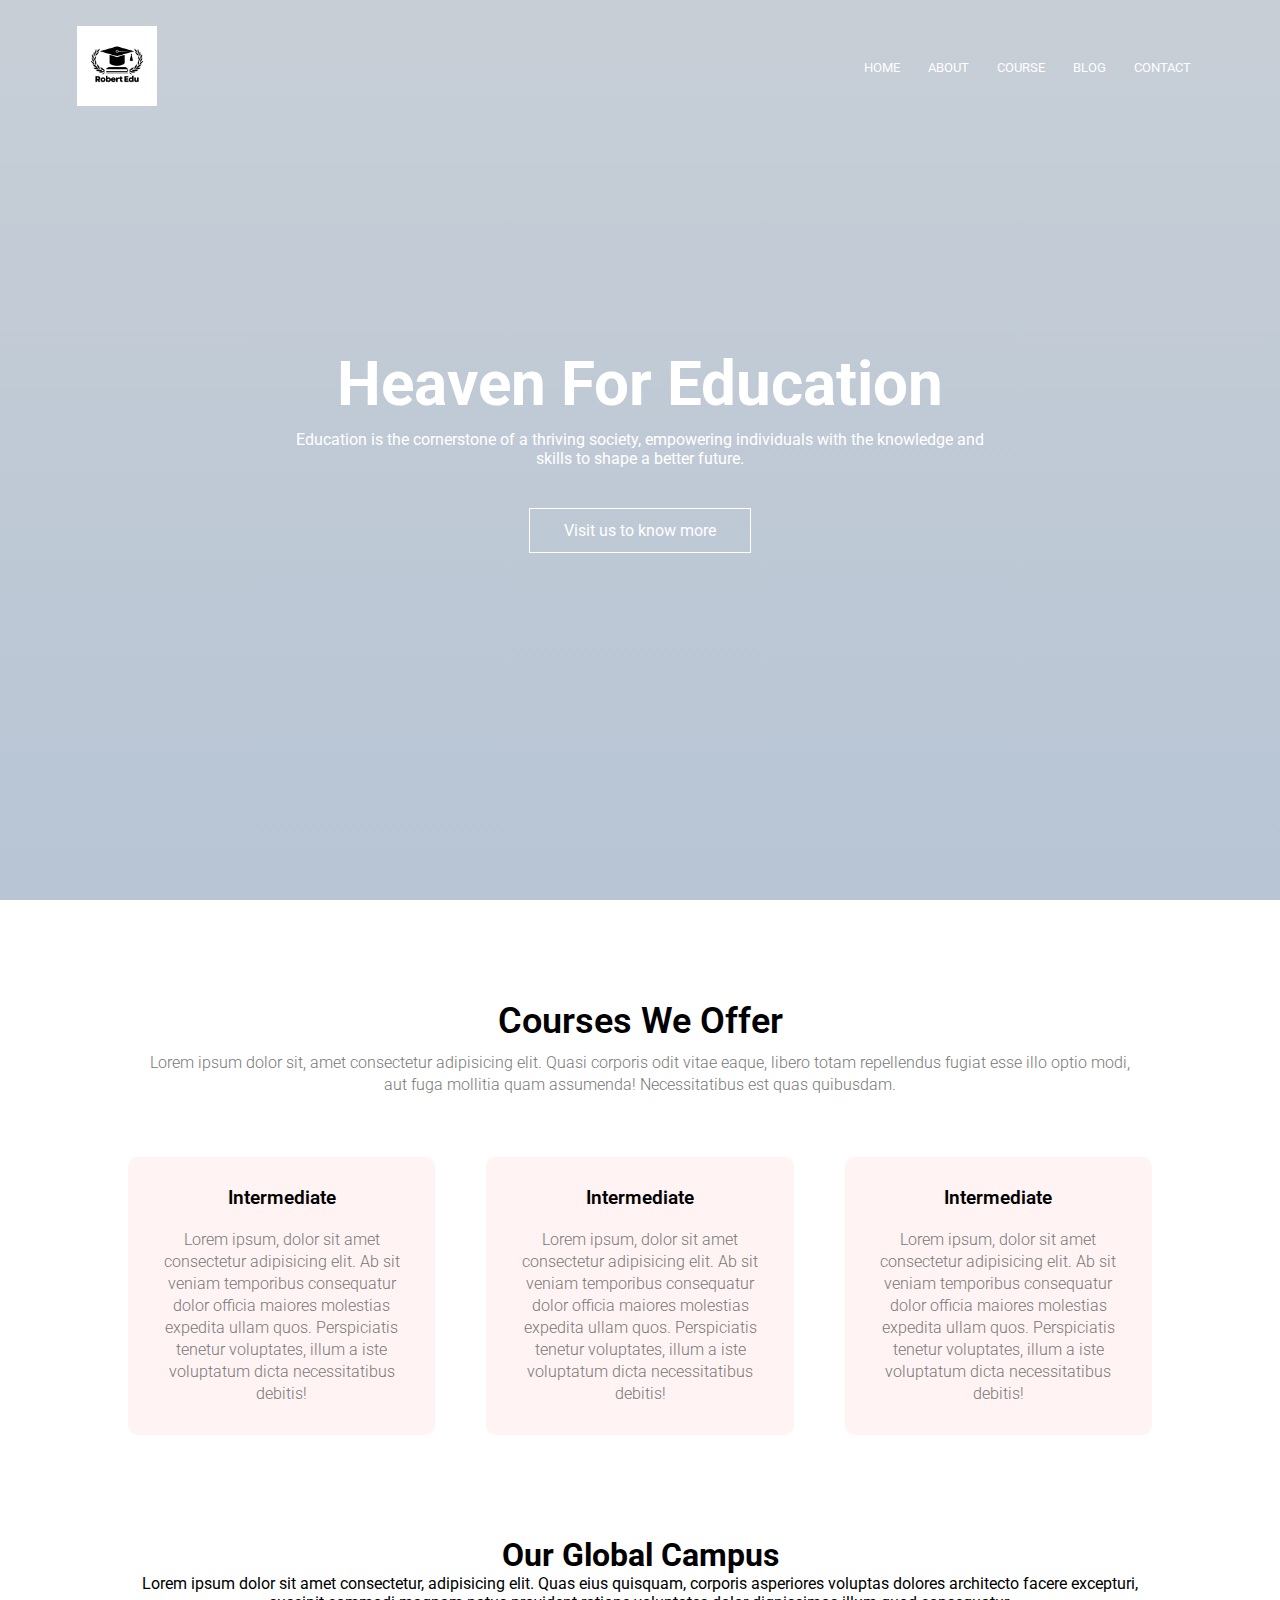
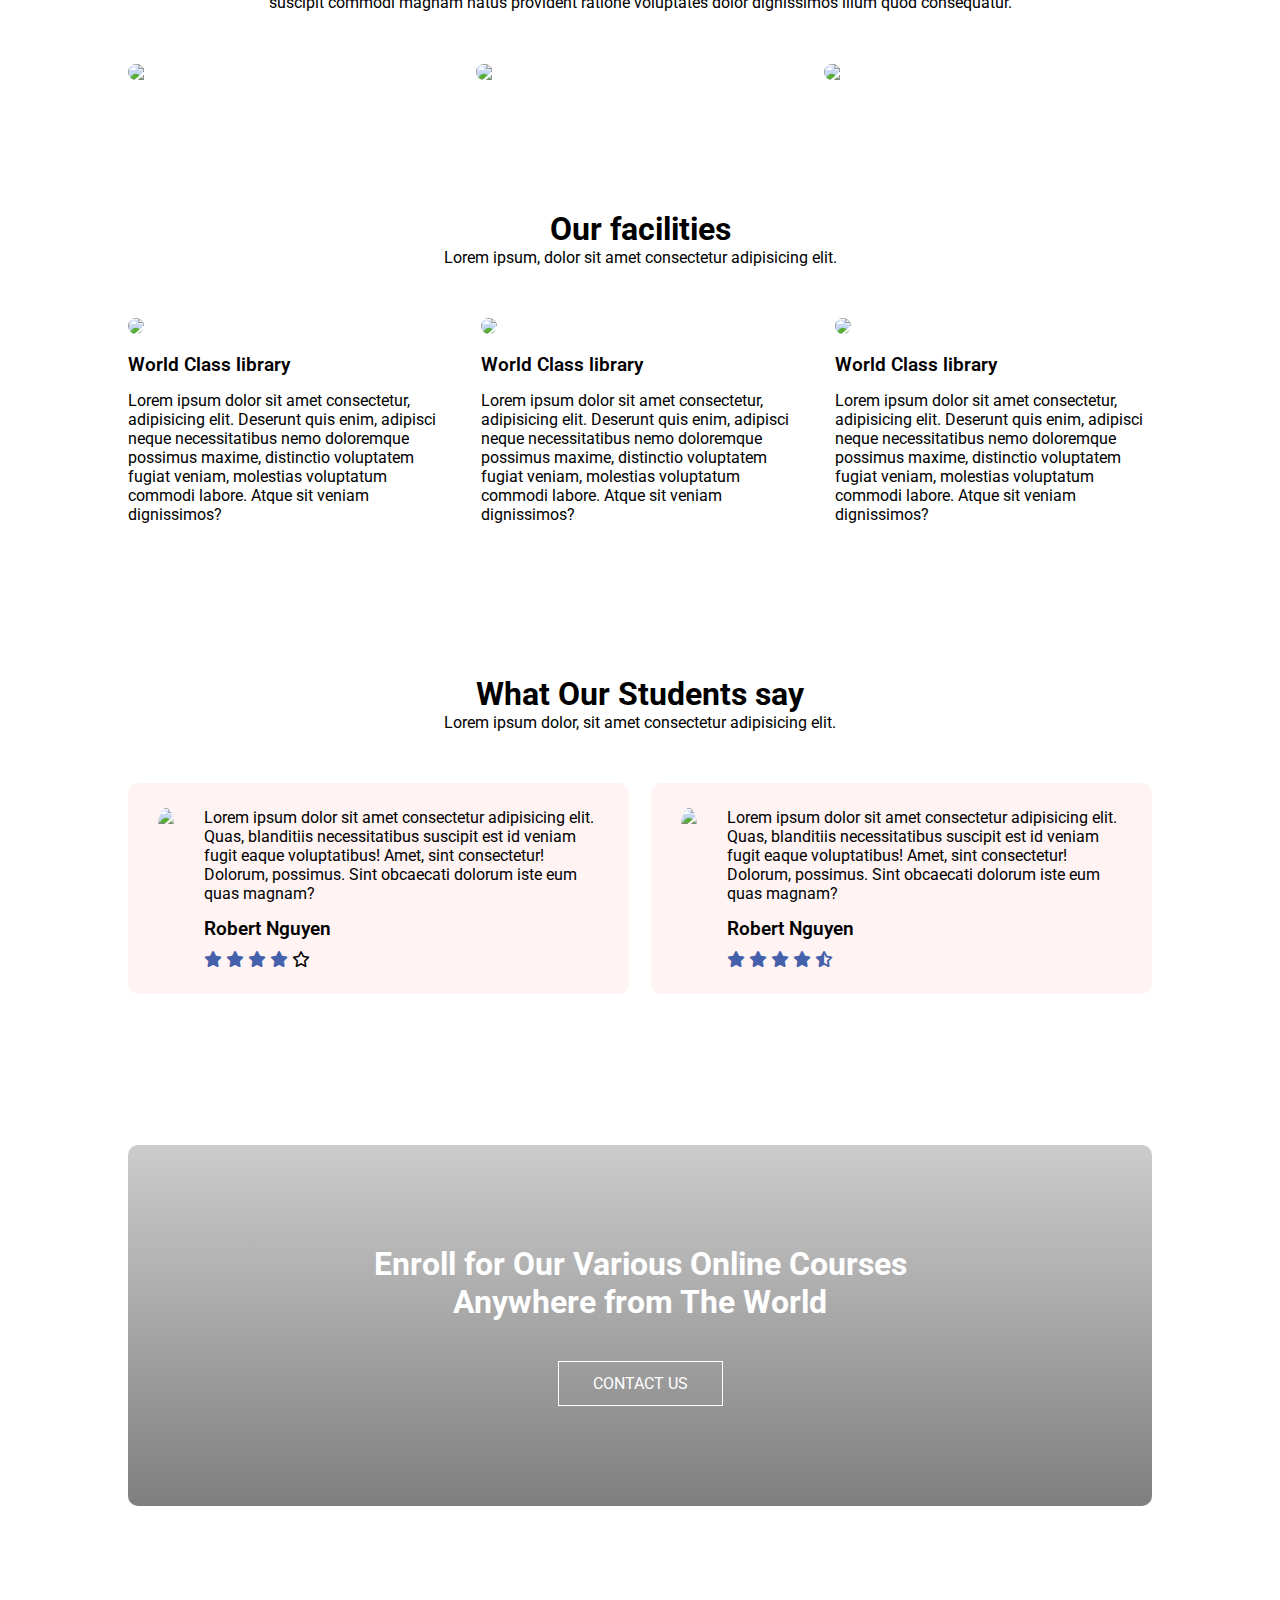
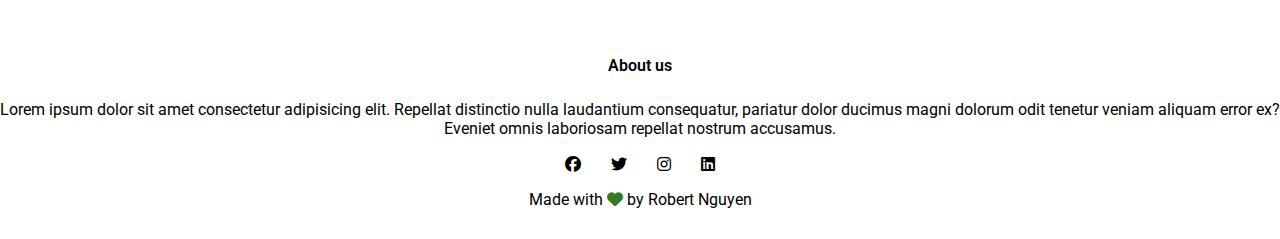
==== index.html @ 018514ae "Add files via upload" ====
<!DOCTYPE html>
<html>
  <head>
    <meta name="viewport" content="width=device-width, initial-scale=1.0">
    <title>Education Website</title>
    <link rel="stylesheet" href="style.css">
    <link rel="preconnect" href="https://fonts.googleapis.com">
    <link rel="preconnect" href="https://fonts.gstatic.com" crossorigin>
    <link href="https://fonts.googleapis.com/css2?family=Roboto:ital,wght@0,100;0,300;0,400;0,500;0,700;0,900;1,100;1,300;1,400;1,500;1,700;1,900&display=swap" rel="stylesheet">
    <link rel="stylesheet" href="https://cdnjs.cloudflare.com/ajax/libs/font-awesome/6.5.2/css/all.min.css">
  </head>

  <body>
    <section class="header">
      <nav>
        <a href="index.html"><img src="images/logo.png"></a>
        <div class="nav-links" id="navLinks">
          <i class="fa-solid fa-xmark" onclick="hideMenu()"></i>
          <ul>
            <li><a href="index.html">HOME</a></li>
            <li><a href="about.html">ABOUT</a></li>
            <li><a href="course.html">COURSE</a></li>
            <li><a href="blog.html">BLOG</a></li>
            <li><a href="contact.html">CONTACT</a></li>
          </ul>
        </div>
        <i class="fa-solid fa-bars" onclick="showMenu()"></i>
      </nav>
      <div class="text-box">
        <h1>Heaven For Education</h1>
        <p>Education is the cornerstone of a thriving society, empowering individuals with the knowledge and<br>skills to shape a better future.</p>
        <!--A hero button is a prominently styled button designed to attract users' attention, often used in key areas of a webpage such as the hero section—a large, visually appealing area at the top of a website.-->
        <a href="" class="hero-btn">Visit us to know more</a>
      </div>
    </section>

    <!--Course-->
    <section class="course">
      <h1>Courses We Offer</h1>
      <p>Lorem ipsum dolor sit, amet consectetur adipisicing elit. Quasi corporis odit vitae eaque, libero totam repellendus fugiat esse illo optio modi, aut fuga mollitia quam assumenda! Necessitatibus est quas quibusdam.</p>

      <!--We creat row because we need some cols-->
      <div class="row">
        <div class="course-col">
          <h3>Intermediate</h3>
          <p>Lorem ipsum, dolor sit amet consectetur adipisicing elit. Ab sit veniam temporibus consequatur dolor officia maiores molestias expedita ullam quos. Perspiciatis tenetur voluptates, illum a iste voluptatum dicta necessitatibus debitis!</p>
        </div>
        <div class="course-col">
          <h3>Intermediate</h3>
          <p>Lorem ipsum, dolor sit amet consectetur adipisicing elit. Ab sit veniam temporibus consequatur dolor officia maiores molestias expedita ullam quos. Perspiciatis tenetur voluptates, illum a iste voluptatum dicta necessitatibus debitis!</p>
        </div>
        <div class="course-col">
          <h3>Intermediate</h3>
          <p>Lorem ipsum, dolor sit amet consectetur adipisicing elit. Ab sit veniam temporibus consequatur dolor officia maiores molestias expedita ullam quos. Perspiciatis tenetur voluptates, illum a iste voluptatum dicta necessitatibus debitis!</p>
        </div>
      </div>
    </section>

    <!--campus section-->
    <section class="campus">
      <h1>Our Global Campus</h1>
      <p>Lorem ipsum dolor sit amet consectetur, adipisicing elit. Quas eius quisquam, corporis asperiores voluptas dolores architecto facere excepturi, suscipit commodi magnam natus provident ratione voluptates dolor dignissimos illum quod consequatur.</p>

      <div class="row">
        <div class="campus-col">
          <img src="images/background.jpg">
          <div class="layer">
            <h3>LONDON</h3>
          </div>
        </div>

        <div class="campus-col">
          <img src="images/background.jpg">
          <div class="layer">
            <h3>LONDON</h3>
          </div>
        </div>

        <div class="campus-col">
          <img src="images/background.jpg">
          <div class="layer">
            <h3>LONDON</h3>
          </div>
        </div>
      </div>
    </section>

    <!-- Facilities -->
    <section class="facilities">
      <h1>Our facilities</h1>
      <p>Lorem ipsum, dolor sit amet consectetur adipisicing elit.</p>  

      <div class="row">
        <div class="facilities-col">
          <img src="images/background.jpg">
          <h3>World Class library</h3>
          <p>Lorem ipsum dolor sit amet consectetur, adipisicing elit. Deserunt quis enim, adipisci neque necessitatibus nemo doloremque possimus maxime, distinctio voluptatem fugiat veniam, molestias voluptatum commodi labore. Atque sit veniam dignissimos?</p>
        </div>
        <div class="facilities-col">
          <img src="images/background.jpg">
          <h3>World Class library</h3>
          <p>Lorem ipsum dolor sit amet consectetur, adipisicing elit. Deserunt quis enim, adipisci neque necessitatibus nemo doloremque possimus maxime, distinctio voluptatem fugiat veniam, molestias voluptatum commodi labore. Atque sit veniam dignissimos?</p>
        </div>
        <div class="facilities-col">
          <img src="images/background.jpg">
          <h3>World Class library</h3>
          <p>Lorem ipsum dolor sit amet consectetur, adipisicing elit. Deserunt quis enim, adipisci neque necessitatibus nemo doloremque possimus maxime, distinctio voluptatem fugiat veniam, molestias voluptatum commodi labore. Atque sit veniam dignissimos?</p>
        </div>
      </div>
    </section>

    <!-- testimonials -->
    <section class="testimonials">
      <h1>What Our Students say</h1>
      <p>Lorem ipsum dolor, sit amet consectetur adipisicing elit.</p>

      <div class="row">
        <div class="testimonial-col">
          <img src="images/background.jpg">
          <div>
            <p>Lorem ipsum dolor sit amet consectetur adipisicing elit. Quas, blanditiis necessitatibus suscipit est id veniam fugit eaque voluptatibus! Amet, sint consectetur! Dolorum, possimus. Sint obcaecati dolorum iste eum quas magnam?</p>
            <h3>Robert Nguyen</h3>
            <i class="fa-solid fa-star"></i>
            <i class="fa-solid fa-star"></i>
            <i class="fa-solid fa-star"></i>
            <i class="fa-solid fa-star"></i>
            <i class="fa-regular fa-star"></i>
          </div>
        </div>

        <div class="testimonial-col">
          <img src="images/background.jpg">
          <div>
            <p>Lorem ipsum dolor sit amet consectetur adipisicing elit. Quas, blanditiis necessitatibus suscipit est id veniam fugit eaque voluptatibus! Amet, sint consectetur! Dolorum, possimus. Sint obcaecati dolorum iste eum quas magnam?</p>
            <h3>Robert Nguyen</h3>
            <i class="fa-solid fa-star"></i>
            <i class="fa-solid fa-star"></i>
            <i class="fa-solid fa-star"></i>
            <i class="fa-solid fa-star"></i>
            <i class="fa-solid fa-star-half-stroke"></i>
          </div>
        </div>
      </div>
    </section>

    <!--Call to Action-->
    <section class="cta">
      <h1>Enroll for Our Various Online Courses<br>Anywhere from The World</h1>
      <a href="" class="hero-btn">CONTACT US</a>
    </section>

    <!--Footer-->
    <section class="footer">
      <h4>About us</h4>
      <p>Lorem ipsum dolor sit amet consectetur adipisicing elit. Repellat distinctio nulla laudantium consequatur, pariatur dolor ducimus magni dolorum odit tenetur veniam aliquam error ex?<br>Eveniet omnis laboriosam repellat nostrum accusamus.</p>
      <div class="icons">
        <i class="fa-brands fa-facebook"></i>
        <i class="fa-brands fa-twitter"></i>
        <i class="fa-brands fa-instagram"></i>
        <i class="fa-brands fa-linkedin"></i>
      </div>
      <p>Made with <i class="fa-solid fa-heart"></i> by Robert Nguyen</p>
    </section>

    <!--Javascript for Toggle Menu-->
    <script>
      let navLinks = document.getElementById("navLinks");
      function showMenu() {
        navLinks.style.right = "0";
      }
      function hideMenu() {
        navLinks.style.right = "-200px";
      }
    </script>   
  </body>
</html>
---- style.css ----
*{
  margin: 0;
  padding: 0;
  font-family: "Roboto", sans-serif;
}

.header{
  min-height: 100vh;
  width: 100%;
  background-image: linear-gradient(rgba(71, 94, 120, 0.3), rgba(124, 149, 178, 0.55)), url(images/background.jpg);
  background-position: center; /*to move and see the center of picture in the center of the browser */
  background-size: cover; /*smaller the picture and make it cover the browser (maybe it's picture is too large)*/
  position: relative;
}

nav{
  /*make the logo and links center, and inline-block (just logo and whole ul => not individual li)*/
  display: flex;
  justify-content: space-between;
  align-items: center;
  padding: 2% 6%
}

nav img{
  /*logo picture*/
  width: 80px;
}

.nav-links{
  flex-grow: 1; /*The element can grow to fill the available space in the flex container (the nav element).*/
  flex-shrink: 1; /*The element can shrink if necessary.*/
  flex-basis: 0; /*The initial size of the element before growing or shrinking is 0.*/
  text-align: right;
  /*shorthand: flex: 1; */
}

.nav-links ul li{
  list-style: none; /*no markers*/
  display: inline-block;  /*make each individual li inline-block (make them horizontally)*/
  padding: 8px 12px;
  position: relative;
}

.nav-links ul li a{ 
  color: #fff;
  text-decoration: none; /*text-decoration: text-decoration-line text-decoration-color text-decoration-style text-decoration-thickness|initial|inherit; =>> text-decoration: none; is used to get rid of underline*/
  font-size: 13px;
}


.nav-links ul li::after{ /*after and before the content not the tag (element)*/
  content: ''; /*This creates an empty pseudo-element. The ::after pseudo-element is used to insert content after the content of the selected element. An empty string means no text will be added, but the element itself will still be generated.*/
  width: 0%; /*Sets the initial width of the pseudo-element to 0%. This means it won't be visible initially.*/
  height: 2px; /*Sets the height of the pseudo-element to 2 pixels. This defines the thickness of the pseudo-element.*/
  background: #f44336;
  display: block; /*Makes the pseudo-element a block-level element, ensuring it will take up the full width available and appear on its own line.*/
  margin: auto; /*Centers the pseudo-element horizontally within its containing element. This works because the pseudo-element is a block element with a specified width (even though it's initially 0%).*/
  transition: 0.15s; /*Applies a transition effect to the pseudo-element, specifying that any changes to the width property should be animated over 0.5 seconds. This creates a smooth animation effect when the width changes.*/
}

.nav-links ul li:hover::after{
  width: 100%;
}

.text-box{
  width: 90%; /*width: 100% making the content touch the edges, which can look cramped and less aesthetically pleasing.*/
  color: #fff;
  position: absolute;

  /*this means only the top-left corner of the box is centered, not the entire box itself.*/
  top: 50%;
  left: 50%;
  /*shifts the .text-box element by 50% of its own width to the left and 50% of its own height up. This adjustment ensures that the center of the .text-box is aligned with the center of the containing block.*/
  transform: translate(-50%, -50%);
  text-align: center;
}

.text-box h1{
  font-size: 62px;
}

.text-box p{
  margin: 10px 0 40px;
  font-size: 16px;
  color: #fff;
}

.hero-btn{
  display: inline-block;
  text-decoration: none;
  color: #fff;
  border: 1px solid #fff;
  padding: 12px 34px;
  font-size: 16px;
  background: transparent;
  position: relative;
  cursor: pointer;
}

.hero-btn:hover{
  border: 1px solid #f44336;
  background-color: #f44336;
  transition: 0.15s;
}

nav .fa-solid{
  display: none; /*hide the close and menu buttons*/
}

/* we can write it together, but I separate it for easily understading*/

@media(max-width: 700px){
  .text-box h1{
    font-size: 20px;
  }

  .nav-links ul li{
    display: block;
  }

  .nav-links{
    position: fixed; /*It's position: absolute originally, so that I can see the nav-link bar just by scorll horizontally the scrollbar. Then I change it to position: fixed so that I dont see the nav links (in the far right hand side) when I use the scrollbar on mobile screen*/
    background-color: #f44336;
    height: 100vh;
    width: 200px;
    top: 0;
    right: -200px; /*firstly, set it 0 to see and change the appearance, after that we want to hide it => use -200px;*/
    text-align: left;
    z-index: 1;
    transition: 0.15s;
  }

  nav .fa-solid{
    display: block; /*make the close button visible*/
    color: #fff;
    margin: 10px;
    font-size: 22px;
    cursor: pointer;
  }

  .nav-links ul{
    padding: 30px;
  }
}



/*Course*/
.course{
  width: 80%;
  margin: auto;
  text-align: center;
  padding-top: 100px;
}

.course h1{
  font-size: 36px;
  font-weight: 600;
}

.course p{
  color: #777;
  font-size: 16px;
  font-weight: 300;
  line-height: 22px;
  padding: 10px;
}

.row{
  margin-top: 5%;
  display: flex;
  justify-content: space-between;
}

.course-col{
  /* Sets the initial size of the flex item to 30% of the container's width. This allows for three items per row with some spacing. */
  flex-basis: 30%;
  background-color: #fff3f3;
  border-radius: 10px;
  margin-bottom: 5%;
  padding: 20px 12px;
  /*With box-sizing: border-box; content need to reduces to remain the width that we want.*/
  box-sizing: border-box;
  transition: 0.15s;
}

h3{
  text-align: center;
  font-weight: 600;
  margin: 10px 0;
}

.course-col:hover{
  /*h/v are set to 0
  with h: positive value shifts the shadow to the right, while a negative value shifts it to the left.
  with v: positive value shifts the shadow down, while a negative value shifts it up.
  20px (blur radius): higher value makes the shadow more blurred.
  0px (spread radius): positive value will cause the shadow to expand and grow bigger, while a negative value will cause it to shrink
  */
  box-shadow: 0 0 40px 0px rgba(0,0,0,0.4);
}

/*Can write it in one media, but seperate for understanding easily.*/
@media(max-width: 700px){
  .row{
    flex-direction: column;
  }
}

/*campus*/

.campus{
  width: 80%;
  margin: auto;
  text-align: center;
  padding-top: 50px;
}


.campus-col{
  flex-basis: 32%; /*With three .campus-col elements per row, this leaves 4% of the total width (100% - 3 * 32%) for margins or spacing between columns.*/
  border-radius: 10px;
  margin-bottom: 30px;
  position: relative; /*Establishes a reference point for absolutely positioned elements within the .campus-col element.*/
  overflow: hidden; /*why do I need this?*/
}

.campus-col img{
  width: 100%; /*Ensures that the image within the .campus-col element fills 100% of the width of its container. This helps in making the image responsive and fitting within the column's dimensions.*/
  display: block; 
  /* You need to add display: block to the campus-col img to remove any extra space that might appear below the image. By default, images are inline elements, which can cause some unexpected whitespace (typically a few pixels of space) to appear below the image due to the line-height property of the text they are aligned with. Setting display: block makes the image a block-level element, eliminating this extra space and ensuring that the image takes up only the space defined by its container. In 48:24, it deletes the space below the image make it round*/
}

/* QUESTION: With the below layout, the london word in horizontally center in the top of the picture. I understand why it stays on the top but don't understand why it centers horizontally in the picture */
.layer{
  background: transparent; /*associated with the .layer:hover below (background)*/
  height: 100%; /*when set width/height first we just set the red for the text (box-size)*/
  width: 100%;
  position: absolute; /*Use this absolute to relative campus-col to set top/left associated with height/width above*/
  top: 0;
  left: 0;
  transition: 0.15s;
}

.layer:hover{
  background: rgba(226,0,0,0.6);
}

.layer h3{
  width: 100%;
  font-weight: 500;
  color: #fff; /*make the word like LONDON white*/
  font-size: 26px;
  position: absolute;
  bottom: 0;
  left: 50%;
  transform: translateX(-50%);
  opacity: 0;
  transition: 0.15s;
}

.layer:hover h3{
  bottom: 37%;
  opacity: 1;
}

/* facilities */

.facilities{
  width: 80%;
  margin: auto;
  text-align: center;
  padding-top: 100px;
}

.facilities-col {
  /* Sets the initial size of the flex item to 31% of the container's width. This allows for three items per row with some spacing. */
  flex-basis: 31%;
  border-radius: 10px;
  margin-bottom: 5%;
  text-align: left;
}

.facilities-col img{
  /* When you use width: 100%, the image scales to fill the full width of its parent container. This scaling adjusts the height proportionally, maintaining the aspect ratio of the image.  */
  width: 100%;
  border-radius: 10px;
}

.facilities-col h3{
  margin-top: 16px;
  margin-bottom: 15px;
  text-align: left;
}

/* testimonials */

.testimonials{
  width: 80%;
  margin: auto;
  padding-top: 100px;
  text-align: center;
}

.testimonial-col{
  flex-basis: 44%;  
  border-radius: 10px;
  margin-bottom: 5%;
  text-align: left;
  background-color: #fff3f3;
  padding: 25px;
  cursor: pointer;
  display: flex;
}

.testimonial-col img{
  height: 40px;
  margin-left: 5px;
  margin-right: 30px;
  border-radius: 60%;
}

.testimonial-col h3{
  margin-top: 15px;
  text-align: left;
}

.testimonial-col .fa-solid{
  color: #4661ab
}

@media(max-width: 700px){
  .testimonial-col img{
    margin-left: 0px;
    margin-right: 15px;
  }
}

/* Call to Action */
.cta{
  width: 80%;
  margin: 100px auto; /*100 for top and bottom, auto for left/right*/
  background-image: linear-gradient(rgba(0,0,0,0.2), rgba(0,0,0,0.5)), url(images/background.jpg);
  background-position: center;
  background-size: cover;
  border-radius: 10px;
  text-align: center;
  padding: 100px 0;
}

.cta h1{
  color: #fff;
  margin-bottom: 40px;
}

@media(max-width: 700px){
  .cta h1{
    font-size: 24px;
  }
}

/* footer */

.footer{
  width: 100%;
  text-align: center;
  padding: 30px 0;
}

.footer h4{
  margin-bottom: 25px;
  margin-top: 20px;
  font-weight: 600;
}

.icons .fa-brands{
  margin: 0 13px;
  cursor: pointer;
  padding: 18px 0;
}

.fa-heart{
  color: #357c1e
}

/* ------------------------------ABOUT US PAGE -------------------------------------*/
.sub-header{
  height: 50vh;
  width: 100%;
  /* Purpose of the Gradient: By using a gradient with the same start and end colors, you effectively create a solid color overlay. */
  /* Transparency Effect: The alpha value of 0.7 means that the overlay is semi-transparent, allowing the underlying image to be visible but with a darkened effect. This can be used to enhance text readability or to create a specific visual aesthetic. */
  background-image: linear-gradient(rgba(4,9,30,0.45), rgba(4,9,30,0.35)), url(images/aboutus.jpg);
  background-position: center;
  background-size: cover;
  text-align: center;
  color: #fff;
}

.sub-header h1{
  margin-top: 100px;
}

.about-us{
  width: 80%;
  margin: auto;
  padding-top: 80px;
  padding-bottom: 50px;
}

.about-col{
  flex-basis: 48%; /*When we add this (but do not add .about-col img below yet), the picture still overflow to other blocks, so we need to set width: 100% below to make sure the picture only take the width of it's parent */
  padding: 30px 2px;
}

.about-col img{
  width: 100%;
}

.about-col p{
  padding: 15px 0 25px;
}

/*This and hero-btn set the same button, so which one in after will take the responsibility*/
.red-btn{
  border: 1px solid #f44336;
  background-color: transparent;
  color: #f44336
}


.red-btn:hover{
  color: white;
}

/* blog-content */
.blog-content{
  width: 80%;
  margin: auto;
  padding: 60px 0;
}

.blog-left{
  flex-basis: 65%;
}

.blog-left img{
  width: 100%;
}

.blog-left h2{
  color: #222;
  font-weight: 600;
  margin: 30px 0;
}

.blog-left p{
  color: #999;
  padding: 0
}

.blog-right{
  flex-basis: 32%;
}

.blog-right h3{
  background-color: #f44336;
  color: #fff;
  padding: 7px 0;
  font-size: 16px;
  margin-bottom: 20px;

}

.blog-right div{
  display: flex;
  align-items: center;
  justify-content: space-between;
  color: #555;
  padding: 8px;
  box-sizing: border-box;
  /*The .blog-right div elements are using display: flex; to align their children. By using box-sizing: border-box;, you ensure that the padding (8px in this case) does not cause the element to exceed its allocated space within the flex container. This makes it easier to control the layout and spacing between elements*/
}

.comment-box{
  border: 1px solid #ccc;
  margin: 50px 0;
  padding: 10px 20px;
}

.comment-box h3{
  text-align: left;
}

.comment-form input, .comment-form textarea{
  width: 100%;
  padding: 10px;
  margin: 15px 0;
  box-sizing: border-box; /*Use border box here because margin above*/
  border: none;
  outline: none;
  background: #f0f0f0;
}

.comment-form button{
  margin: 10px 0;
}

@media(max-width: 700px){
  .sub-header h1{
    font-size: 22px;
    margin-top: 50px;
  }
}

.location{
  width: 80%;
  margin: auto;
  padding: 80px 0;
}

.location iframe{
  width: 100%; /*make the map really responsive*/
}

.contact-us{
  width: 80%;
  margin: auto;
} 

.contact-col{
  flex-basis: 48%;
  margin-bottom: 30px;
}

.contact-col div{
  display: flex;
  align-items: center;
  margin-bottom: 40px;
}

.contact-col div .fa-solid{
  font-size: 28px;
  color: #f44336;
  margin: 10px;
  margin-right: 30px;
}

.contact-col div h5{
  font-size: 20px;
  margin-bottom: 5px;
  color: #555;
  font-weight: 400;
}

.contact-col input, .contact-col textarea{
  width: 100%;
  padding: 15px;
  margin-bottom: 17px;
  /* outline: none;: This removes the default outline that browsers often display around input and textarea elements when they are focused (i.e., clicked or selected). This can be useful for custom styling. */
  outline: none;
  border: 1px solid #ccc;
  box-sizing: border-box;
}
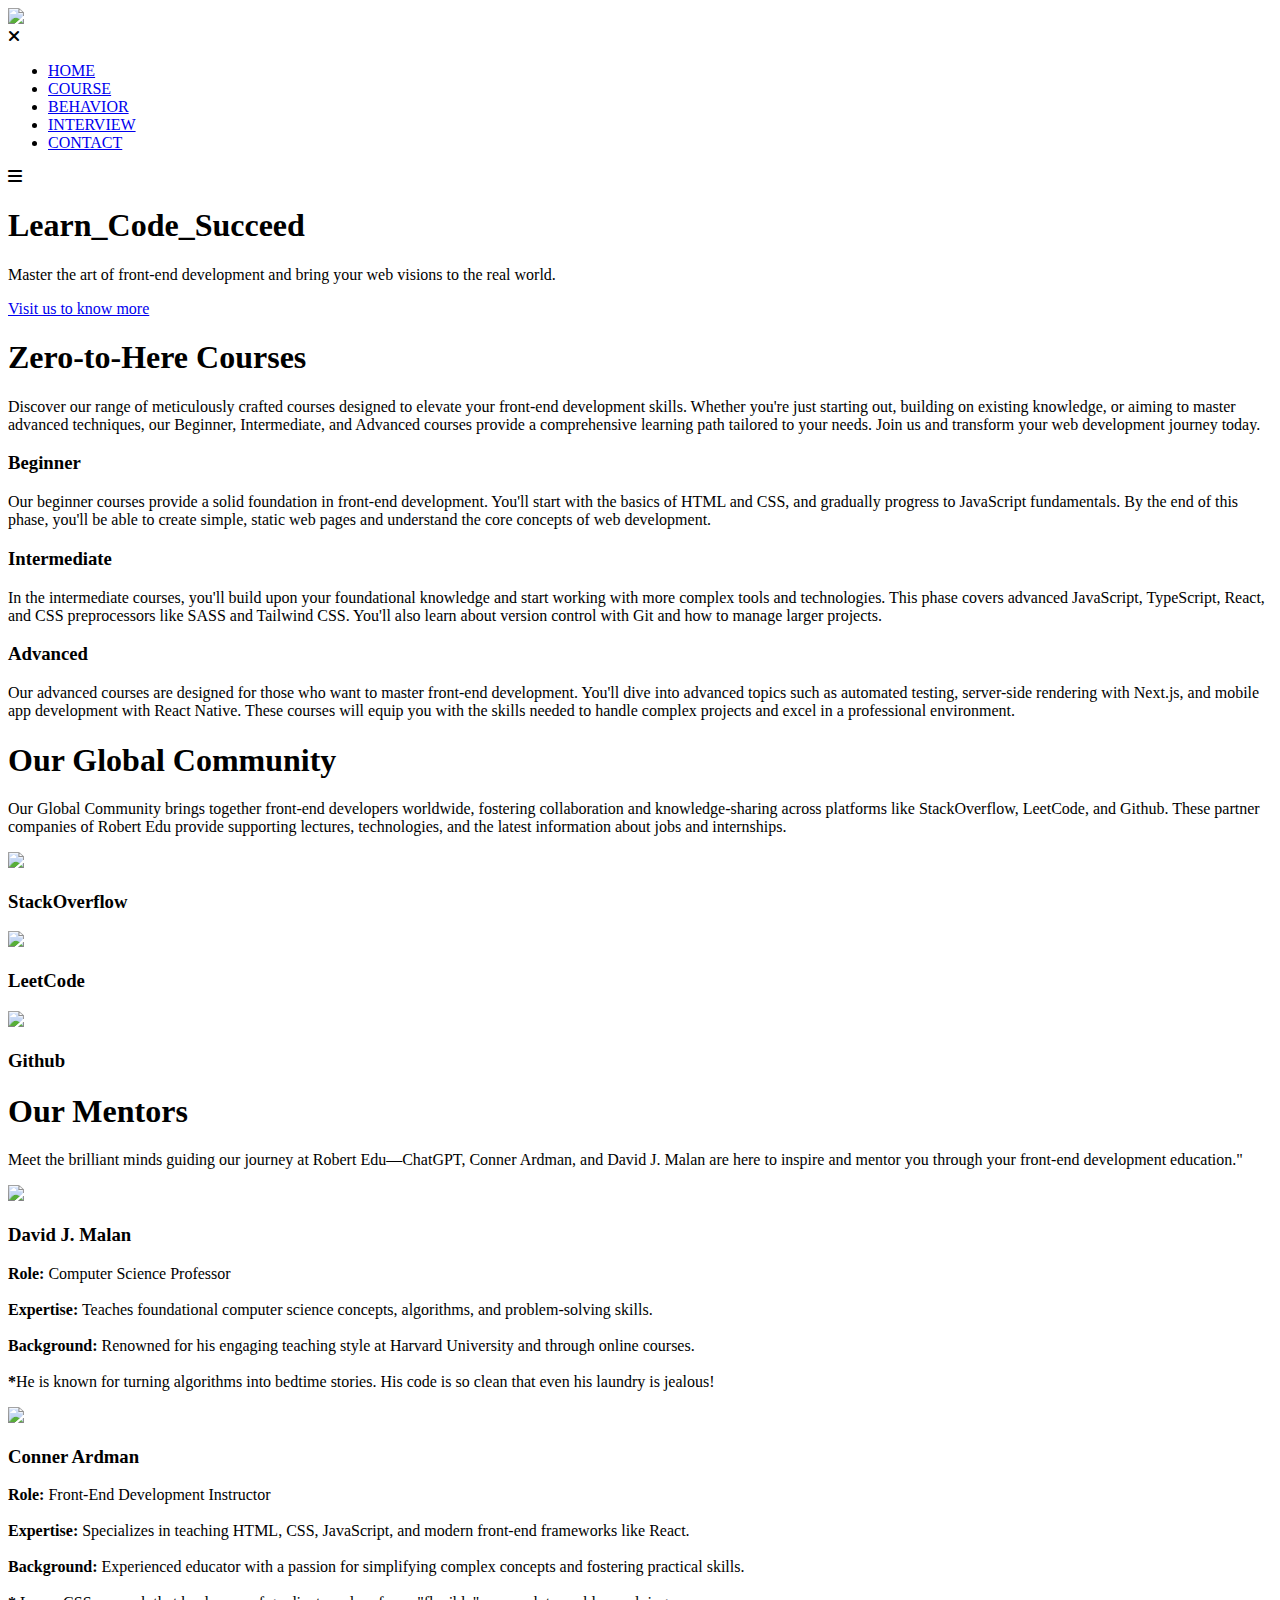
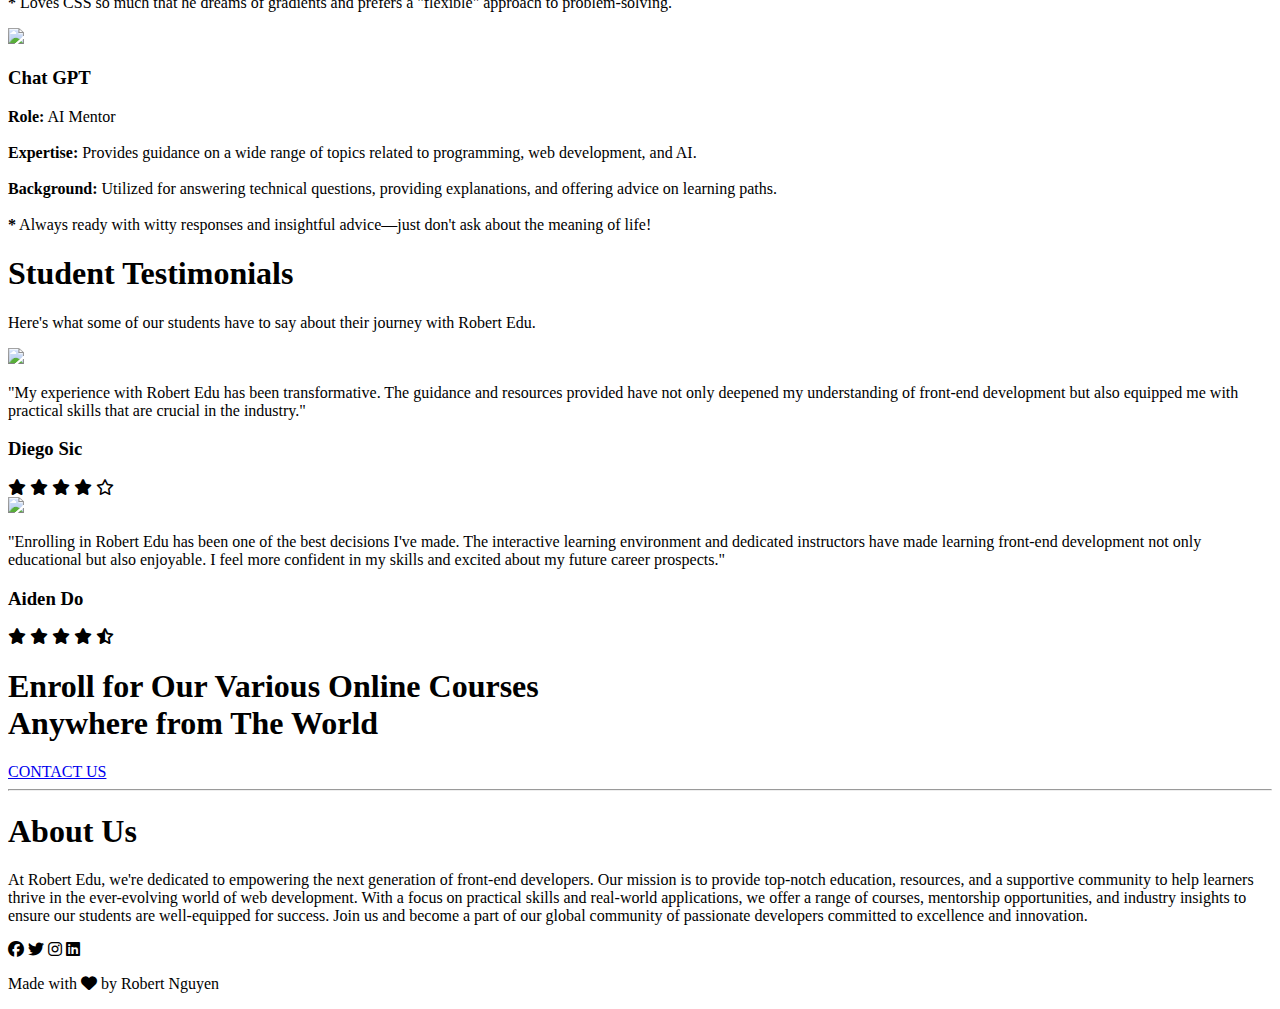
==== commit 2e51d23c: "Update index.html" ====
--- a/index.html
+++ b/index.html
@@ -1,125 +1,135 @@
 <!DOCTYPE html>
 <html>
   <head>
+    <!-- 
+      <meta> Tag: This is an HTML tag that provides metadata about the HTML document. Metadata is data about the data in the document, and it's not displayed on the page but is used by browsers, search engines, and other web services.
+      name="viewport": This specifies that the meta tag is setting up the viewport, which is the user's visible area of a web page.
+      width=device-width: This sets the width of the viewport to be equal to the width of the device. This means the webpage will be responsive and adjust its width to match the width of the device it’s being viewed on.  
+      1.0 means the page will be rendered at a 1:1 scale, which means no zoom, and the page appears as it would in a desktop view scaled to the device's width. 
+    -->
     <meta name="viewport" content="width=device-width, initial-scale=1.0">
-    <title>Education Website</title>
-    <link rel="stylesheet" href="style.css">
+    <title>Front-End Dev</title>
+    <link rel="stylesheet" href="style/style.css">
+    <!-- font  -->
     <link rel="preconnect" href="https://fonts.googleapis.com">
     <link rel="preconnect" href="https://fonts.gstatic.com" crossorigin>
     <link href="https://fonts.googleapis.com/css2?family=Roboto:ital,wght@0,100;0,300;0,400;0,500;0,700;0,900;1,100;1,300;1,400;1,500;1,700;1,900&display=swap" rel="stylesheet">
+    <!-- icon  -->
     <link rel="stylesheet" href="https://cdnjs.cloudflare.com/ajax/libs/font-awesome/6.5.2/css/all.min.css">
   </head>
 
   <body>
     <section class="header">
       <nav>
-        <a href="index.html"><img src="images/logo.png"></a>
+        <a href="index.html"><img src="../images/logo.png"></a>
         <div class="nav-links" id="navLinks">
+          <!-- Put the xmark here because it's need to be above nav link  -->
           <i class="fa-solid fa-xmark" onclick="hideMenu()"></i>
           <ul>
+            <!-- li tag is taking 100% of the available width, proving that li is a block level element. -->
             <li><a href="index.html">HOME</a></li>
-            <li><a href="about.html">ABOUT</a></li>
-            <li><a href="course.html">COURSE</a></li>
-            <li><a href="blog.html">BLOG</a></li>
-            <li><a href="contact.html">CONTACT</a></li>
+            <li><a href="html/course.html">COURSE</a></li>
+            <li><a href="html/behavior.html">BEHAVIOR</a></li>
+            <li><a href="html/interview.html">INTERVIEW</a></li>
+            <li><a href="html/contact.html">CONTACT</a></li>
           </ul>
         </div>
+        <!-- When the webpage loads, the navigation links (nav-links) are likely hidden by default, especially on mobile or smaller screens. The menu icon (fa-bars) needs to be visible to allow users to access the hidden navigation links. If the icon were inside the hidden nav-links div, users wouldn't see it and wouldn't be able to open the menu. -->
         <i class="fa-solid fa-bars" onclick="showMenu()"></i>
       </nav>
       <div class="text-box">
-        <h1>Heaven For Education</h1>
-        <p>Education is the cornerstone of a thriving society, empowering individuals with the knowledge and<br>skills to shape a better future.</p>
+        <h1>Learn_Code_Succeed</h1>
+        <p>Master the art of front-end development and bring your web visions to the real world.</p>
         <!--A hero button is a prominently styled button designed to attract users' attention, often used in key areas of a webpage such as the hero section—a large, visually appealing area at the top of a website.-->
-        <a href="" class="hero-btn">Visit us to know more</a>
+        <a href="contact.html" class="hero-btn">Visit us to know more</a>
       </div>
     </section>
 
     <!--Course-->
     <section class="course">
-      <h1>Courses We Offer</h1>
-      <p>Lorem ipsum dolor sit, amet consectetur adipisicing elit. Quasi corporis odit vitae eaque, libero totam repellendus fugiat esse illo optio modi, aut fuga mollitia quam assumenda! Necessitatibus est quas quibusdam.</p>
+      <h1>Zero-to-Here Courses</h1>
+      <p>Discover our range of meticulously crafted courses designed to elevate your front-end development skills. Whether you're just starting out, building on existing knowledge, or aiming to master advanced techniques, our Beginner, Intermediate, and Advanced courses provide a comprehensive learning path tailored to your needs. Join us and transform your web development journey today.</p>
 
-      <!--We creat row because we need some cols-->
       <div class="row">
-        <div class="course-col">
+        <div class="course-col green-flag">
+          <h3>Beginner</h3>
+          <p>Our beginner courses provide a solid foundation in front-end development. You'll start with the basics of HTML and CSS, and gradually progress to JavaScript fundamentals. By the end of this phase, you'll be able to create simple, static web pages and understand the core concepts of web development.</p>
+        </div>
+        <div class="course-col blue-flag">
           <h3>Intermediate</h3>
-          <p>Lorem ipsum, dolor sit amet consectetur adipisicing elit. Ab sit veniam temporibus consequatur dolor officia maiores molestias expedita ullam quos. Perspiciatis tenetur voluptates, illum a iste voluptatum dicta necessitatibus debitis!</p>
+          <p>In the intermediate courses, you'll build upon your foundational knowledge and start working with more complex tools and technologies. This phase covers advanced JavaScript, TypeScript, React, and CSS preprocessors like SASS and Tailwind CSS. You'll also learn about version control with Git and how to manage larger projects.</p>
         </div>
-        <div class="course-col">
-          <h3>Intermediate</h3>
-          <p>Lorem ipsum, dolor sit amet consectetur adipisicing elit. Ab sit veniam temporibus consequatur dolor officia maiores molestias expedita ullam quos. Perspiciatis tenetur voluptates, illum a iste voluptatum dicta necessitatibus debitis!</p>
-        </div>
-        <div class="course-col">
-          <h3>Intermediate</h3>
-          <p>Lorem ipsum, dolor sit amet consectetur adipisicing elit. Ab sit veniam temporibus consequatur dolor officia maiores molestias expedita ullam quos. Perspiciatis tenetur voluptates, illum a iste voluptatum dicta necessitatibus debitis!</p>
+        <div class="course-col red-flag">
+          <h3>Advanced</h3>
+          <p>Our advanced courses are designed for those who want to master front-end development. You'll dive into advanced topics such as automated testing, server-side rendering with Next.js, and mobile app development with React Native. These courses will equip you with the skills needed to handle complex projects and excel in a professional environment.</p>
         </div>
       </div>
     </section>
 
-    <!--campus section-->
-    <section class="campus">
-      <h1>Our Global Campus</h1>
-      <p>Lorem ipsum dolor sit amet consectetur, adipisicing elit. Quas eius quisquam, corporis asperiores voluptas dolores architecto facere excepturi, suscipit commodi magnam natus provident ratione voluptates dolor dignissimos illum quod consequatur.</p>
+    <!--community section-->
+    <section class="community">
+      <h1>Our Global Community</h1>
+      <p>Our Global Community brings together front-end developers worldwide, fostering collaboration and knowledge-sharing across platforms like StackOverflow, LeetCode, and Github. These partner companies of Robert Edu provide supporting lectures, technologies, and the latest information about jobs and internships.</p>
 
       <div class="row">
-        <div class="campus-col">
-          <img src="images/background.jpg">
+        <div class="community-col">
+          <img src="../images/stackoverflow.jpg">
           <div class="layer">
-            <h3>LONDON</h3>
+            <h3>StackOverflow</h3>
           </div>
         </div>
 
-        <div class="campus-col">
-          <img src="images/background.jpg">
+        <div class="community-col">
+          <img src="../images/leetcode.jpeg">
           <div class="layer">
-            <h3>LONDON</h3>
+            <h3>LeetCode</h3>
           </div>
         </div>
 
-        <div class="campus-col">
-          <img src="images/background.jpg">
+        <div class="community-col">
+          <img src="../images/github.png">
           <div class="layer">
-            <h3>LONDON</h3>
+            <h3>Github</h3>
           </div>
         </div>
       </div>
     </section>
 
-    <!-- Facilities -->
-    <section class="facilities">
-      <h1>Our facilities</h1>
-      <p>Lorem ipsum, dolor sit amet consectetur adipisicing elit.</p>  
+    <!-- Mentors -->
+    <section class="mentors">
+      <h1>Our Mentors</h1>
+      <p>Meet the brilliant minds guiding our journey at Robert Edu—ChatGPT, Conner Ardman, and David J. Malan are here to inspire and mentor you through your front-end development education."</p>  
 
       <div class="row">
-        <div class="facilities-col">
-          <img src="images/background.jpg">
-          <h3>World Class library</h3>
-          <p>Lorem ipsum dolor sit amet consectetur, adipisicing elit. Deserunt quis enim, adipisci neque necessitatibus nemo doloremque possimus maxime, distinctio voluptatem fugiat veniam, molestias voluptatum commodi labore. Atque sit veniam dignissimos?</p>
+        <div class="mentors-col">
+          <img src="../images/davidmalan.jpg">
+          <h3>David J. Malan</h3>
+          <p><strong>Role:</strong> Computer Science Professor<br><br><strong>Expertise:</strong> Teaches foundational computer science concepts, algorithms, and problem-solving skills.<br><br><strong>Background:</strong> Renowned for his engaging teaching style at Harvard University and through online courses.<br><br><strong>*</strong>He is known for turning algorithms into bedtime stories. His code is so clean that even his laundry is jealous!</p>
         </div>
-        <div class="facilities-col">
-          <img src="images/background.jpg">
-          <h3>World Class library</h3>
-          <p>Lorem ipsum dolor sit amet consectetur, adipisicing elit. Deserunt quis enim, adipisci neque necessitatibus nemo doloremque possimus maxime, distinctio voluptatem fugiat veniam, molestias voluptatum commodi labore. Atque sit veniam dignissimos?</p>
+        <div class="mentors-col">
+          <img src="../images/connerardman.jpg">
+          <h3>Conner Ardman</h3>
+          <p><strong>Role:</strong> Front-End Development Instructor<br><br><strong>Expertise:</strong> Specializes in teaching HTML, CSS, JavaScript, and modern front-end frameworks like React.<br><br><strong>Background:</strong> Experienced educator with a passion for simplifying complex concepts and fostering practical skills.<br><br><strong>*</strong> Loves CSS so much that he dreams of gradients and prefers a "flexible" approach to problem-solving.</p>
         </div>
-        <div class="facilities-col">
-          <img src="images/background.jpg">
-          <h3>World Class library</h3>
-          <p>Lorem ipsum dolor sit amet consectetur, adipisicing elit. Deserunt quis enim, adipisci neque necessitatibus nemo doloremque possimus maxime, distinctio voluptatem fugiat veniam, molestias voluptatum commodi labore. Atque sit veniam dignissimos?</p>
+        <div class="mentors-col">
+          <img src="../images/chatgpt.jpeg">
+          <h3>Chat GPT</h3>
+          <p><strong>Role:</strong> AI Mentor<br><br><strong>Expertise:</strong> Provides guidance on a wide range of topics related to programming, web development, and AI.<br><br><strong>Background:</strong> Utilized for answering technical questions, providing explanations, and offering advice on learning paths.<br><br><strong>*</strong> Always ready with witty responses and insightful advice—just don't ask about the meaning of life!</p>
         </div>
       </div>
     </section>
 
     <!-- testimonials -->
     <section class="testimonials">
-      <h1>What Our Students say</h1>
-      <p>Lorem ipsum dolor, sit amet consectetur adipisicing elit.</p>
+      <h1>Student Testimonials</h1>
+      <p>Here's what some of our students have to say about their journey with Robert Edu.</p>
 
       <div class="row">
         <div class="testimonial-col">
-          <img src="images/background.jpg">
+          <img src="../images/diego.png">
           <div>
-            <p>Lorem ipsum dolor sit amet consectetur adipisicing elit. Quas, blanditiis necessitatibus suscipit est id veniam fugit eaque voluptatibus! Amet, sint consectetur! Dolorum, possimus. Sint obcaecati dolorum iste eum quas magnam?</p>
-            <h3>Robert Nguyen</h3>
+            <p>"My experience with Robert Edu has been transformative. The guidance and resources provided have not only deepened my understanding of front-end development but also equipped me with practical skills that are crucial in the industry."</p>
+            <h3>Diego Sic</h3>
             <i class="fa-solid fa-star"></i>
             <i class="fa-solid fa-star"></i>
             <i class="fa-solid fa-star"></i>
@@ -129,10 +139,10 @@
         </div>
 
         <div class="testimonial-col">
-          <img src="images/background.jpg">
+          <img src="../images/aiden.jpg">
           <div>
-            <p>Lorem ipsum dolor sit amet consectetur adipisicing elit. Quas, blanditiis necessitatibus suscipit est id veniam fugit eaque voluptatibus! Amet, sint consectetur! Dolorum, possimus. Sint obcaecati dolorum iste eum quas magnam?</p>
-            <h3>Robert Nguyen</h3>
+            <p>"Enrolling in Robert Edu has been one of the best decisions I've made. The interactive learning environment and dedicated instructors have made learning front-end development not only educational but also enjoyable. I feel more confident in my skills and excited about my future career prospects."</p>
+            <h3>Aiden Do</h3>
             <i class="fa-solid fa-star"></i>
             <i class="fa-solid fa-star"></i>
             <i class="fa-solid fa-star"></i>
@@ -146,13 +156,14 @@
     <!--Call to Action-->
     <section class="cta">
       <h1>Enroll for Our Various Online Courses<br>Anywhere from The World</h1>
-      <a href="" class="hero-btn">CONTACT US</a>
+      <a href="contact.html" class="hero-btn">CONTACT US</a>
     </section>
 
     <!--Footer-->
+    <hr>
     <section class="footer">
-      <h4>About us</h4>
-      <p>Lorem ipsum dolor sit amet consectetur adipisicing elit. Repellat distinctio nulla laudantium consequatur, pariatur dolor ducimus magni dolorum odit tenetur veniam aliquam error ex?<br>Eveniet omnis laboriosam repellat nostrum accusamus.</p>
+      <h1>About Us</h1>
+      <p>At Robert Edu, we're dedicated to empowering the next generation of front-end developers. Our mission is to provide top-notch education, resources, and a supportive community to help learners thrive in the ever-evolving world of web development. With a focus on practical skills and real-world applications, we offer a range of courses, mentorship opportunities, and industry insights to ensure our students are well-equipped for success. Join us and become a part of our global community of passionate developers committed to excellence and innovation.</p>
       <div class="icons">
         <i class="fa-brands fa-facebook"></i>
         <i class="fa-brands fa-twitter"></i>
@@ -173,4 +184,4 @@
       }
     </script>   
   </body>
-</html>+</html>
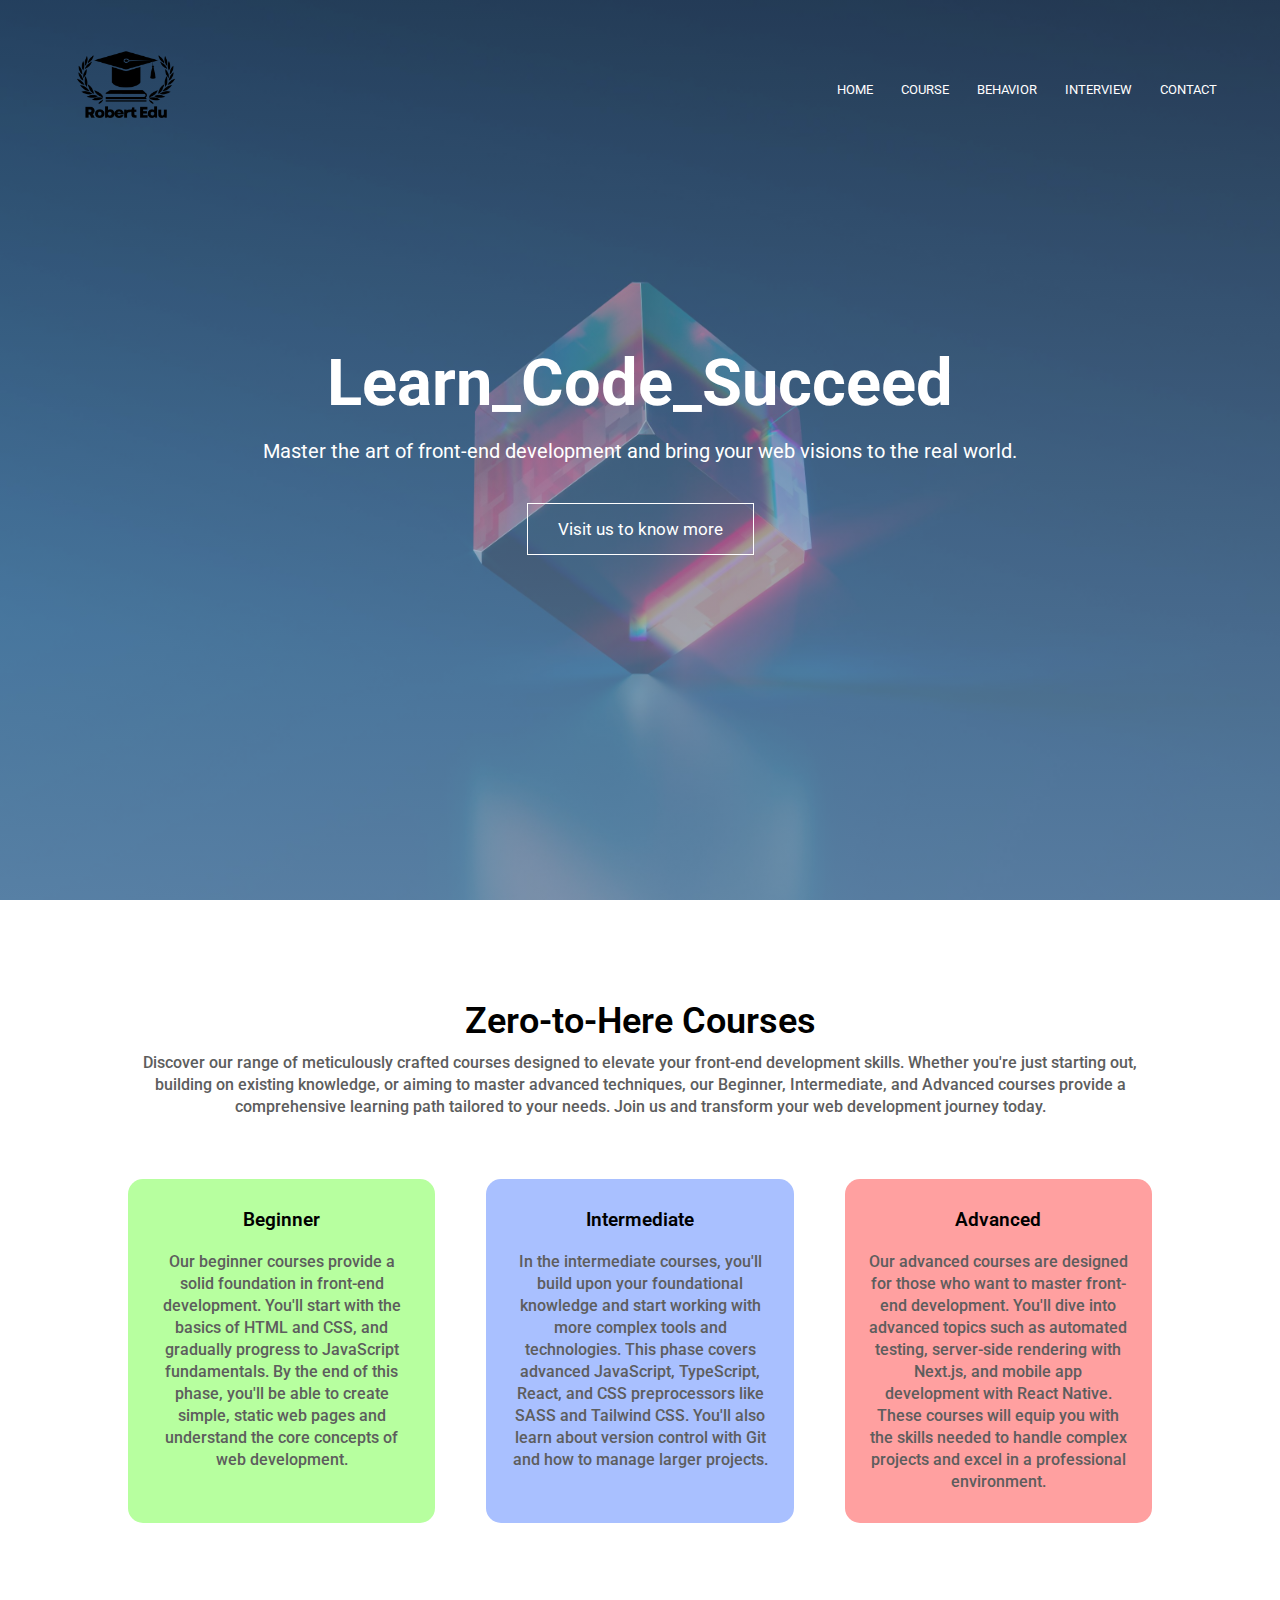
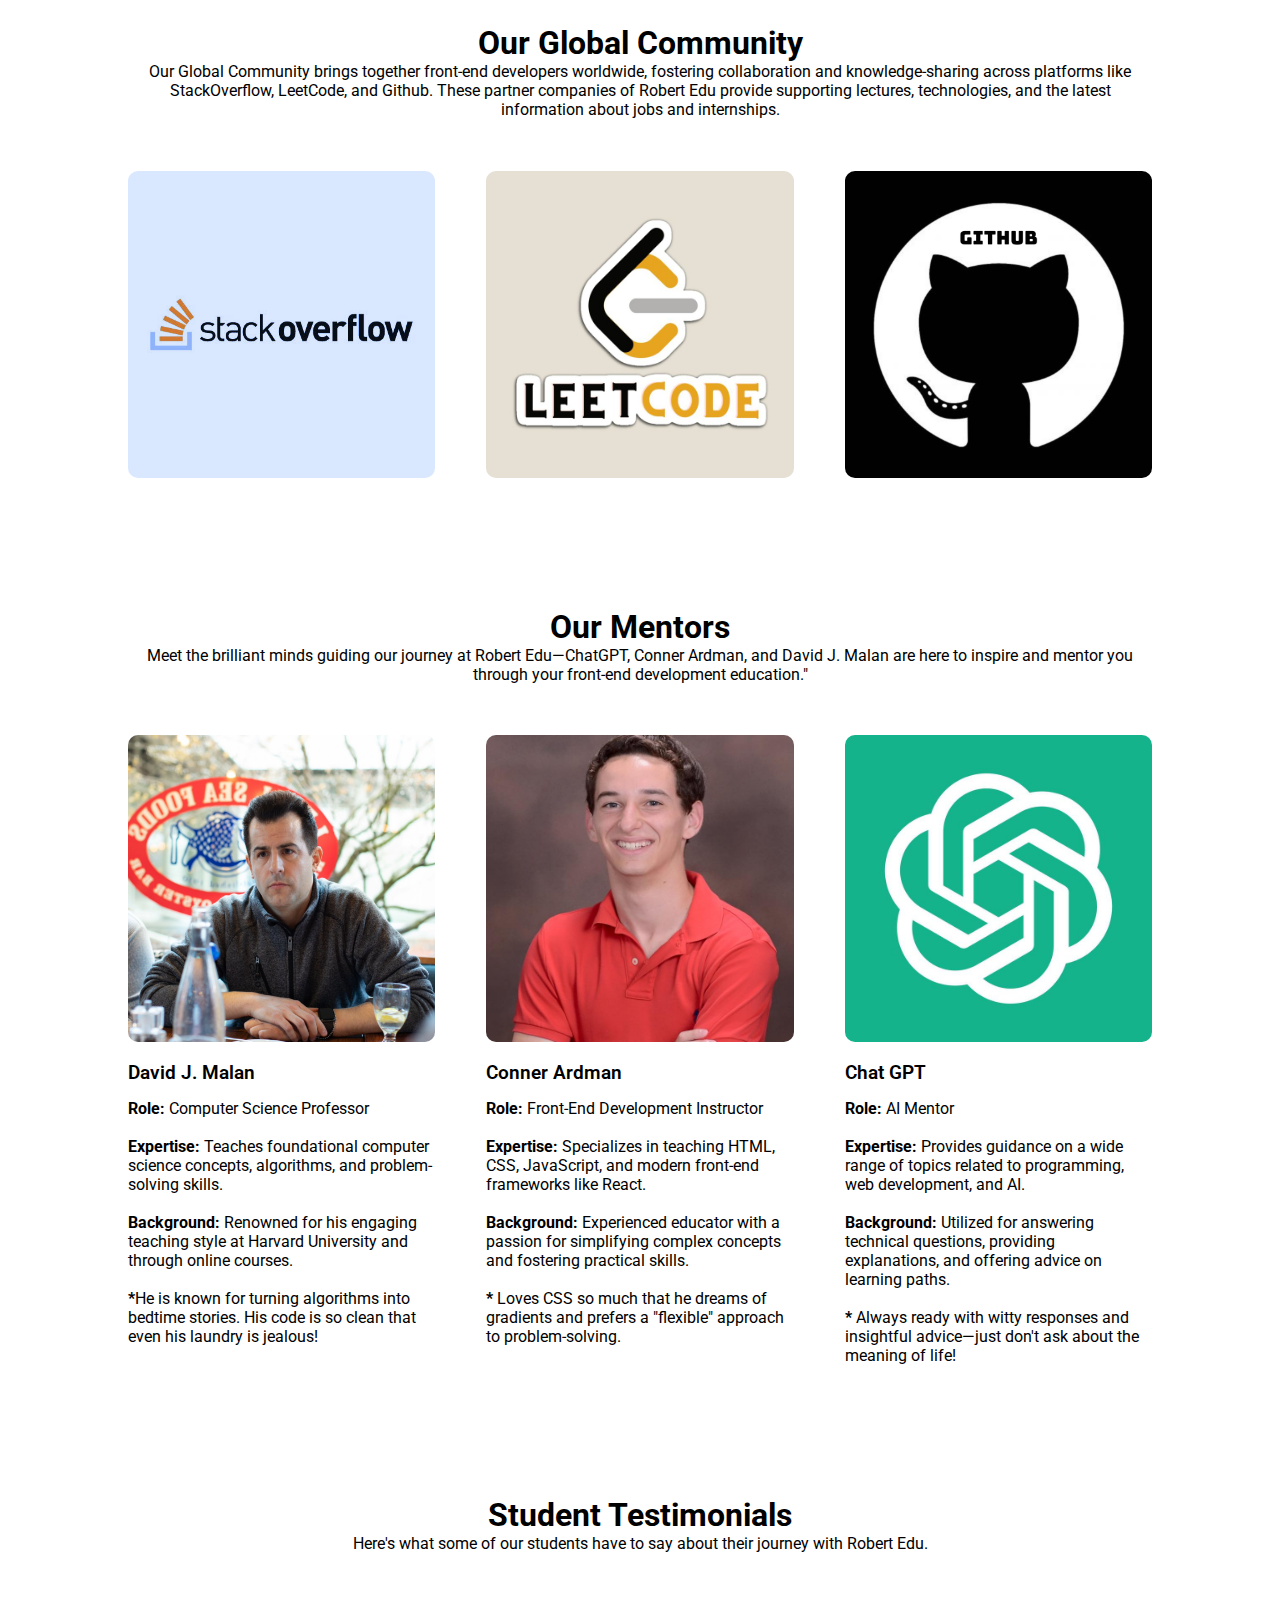
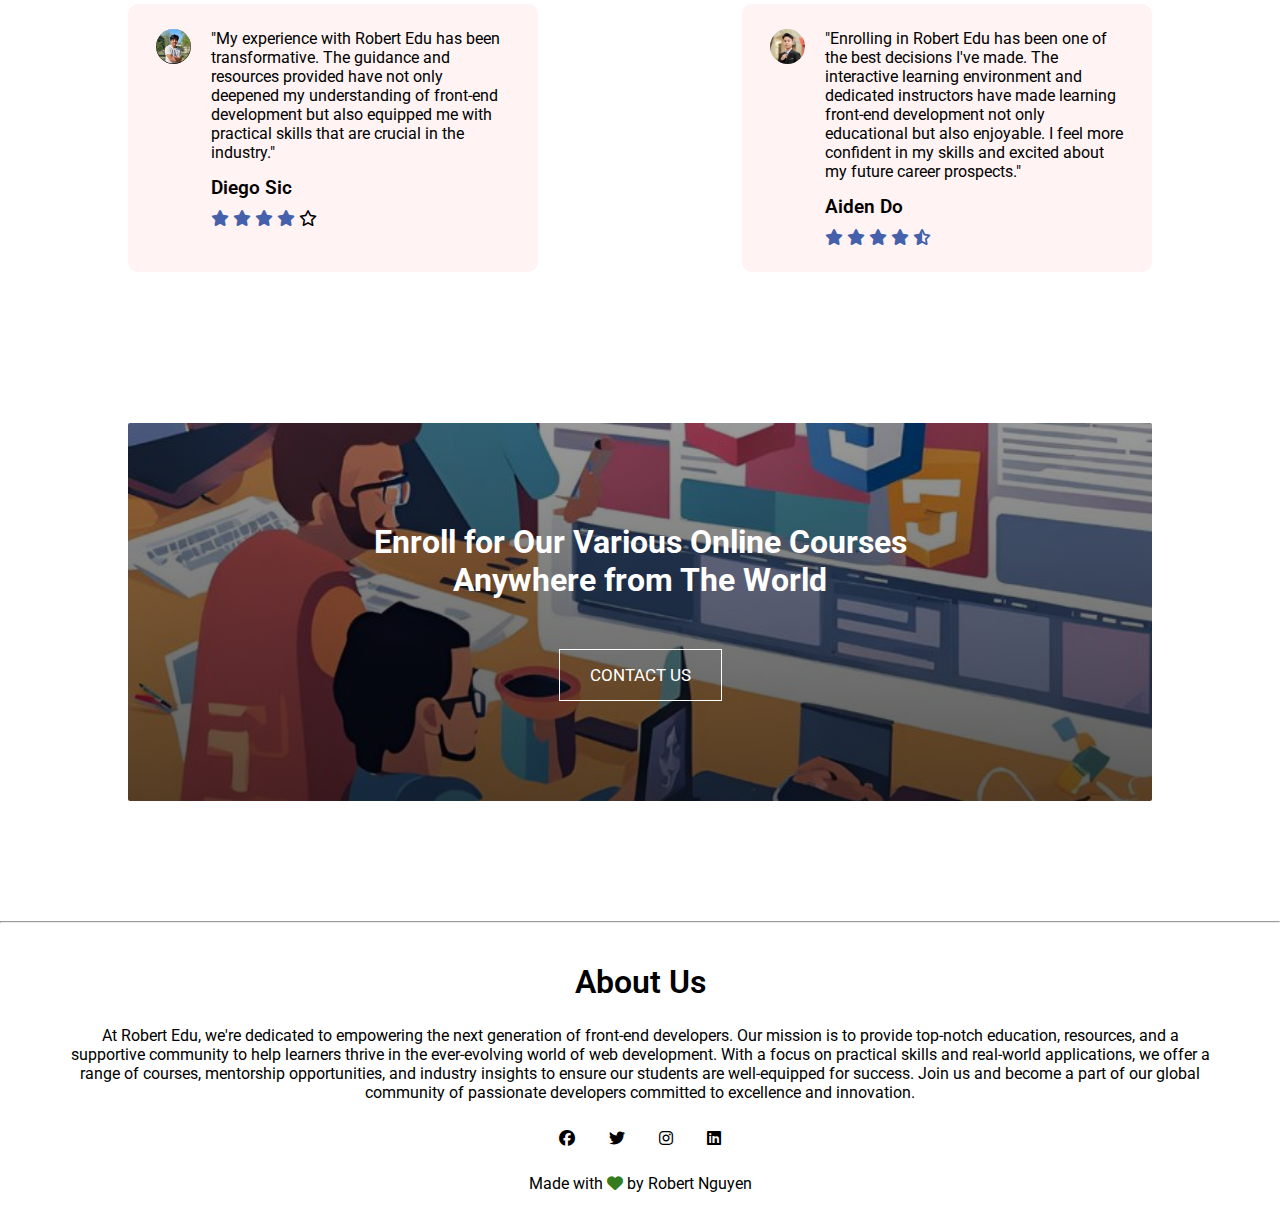
==== commit 61e81b03: "Fix the front end" ====
--- a/index.html
+++ b/index.html
@@ -1,187 +1,187 @@
-<!DOCTYPE html>
-<html>
-  <head>
-    <!-- 
-      <meta> Tag: This is an HTML tag that provides metadata about the HTML document. Metadata is data about the data in the document, and it's not displayed on the page but is used by browsers, search engines, and other web services.
-      name="viewport": This specifies that the meta tag is setting up the viewport, which is the user's visible area of a web page.
-      width=device-width: This sets the width of the viewport to be equal to the width of the device. This means the webpage will be responsive and adjust its width to match the width of the device it’s being viewed on.  
-      1.0 means the page will be rendered at a 1:1 scale, which means no zoom, and the page appears as it would in a desktop view scaled to the device's width. 
-    -->
-    <meta name="viewport" content="width=device-width, initial-scale=1.0">
-    <title>Front-End Dev</title>
-    <link rel="stylesheet" href="style/style.css">
-    <!-- font  -->
-    <link rel="preconnect" href="https://fonts.googleapis.com">
-    <link rel="preconnect" href="https://fonts.gstatic.com" crossorigin>
-    <link href="https://fonts.googleapis.com/css2?family=Roboto:ital,wght@0,100;0,300;0,400;0,500;0,700;0,900;1,100;1,300;1,400;1,500;1,700;1,900&display=swap" rel="stylesheet">
-    <!-- icon  -->
-    <link rel="stylesheet" href="https://cdnjs.cloudflare.com/ajax/libs/font-awesome/6.5.2/css/all.min.css">
-  </head>
-
-  <body>
-    <section class="header">
-      <nav>
-        <a href="index.html"><img src="../images/logo.png"></a>
-        <div class="nav-links" id="navLinks">
-          <!-- Put the xmark here because it's need to be above nav link  -->
-          <i class="fa-solid fa-xmark" onclick="hideMenu()"></i>
-          <ul>
-            <!-- li tag is taking 100% of the available width, proving that li is a block level element. -->
-            <li><a href="index.html">HOME</a></li>
-            <li><a href="html/course.html">COURSE</a></li>
-            <li><a href="html/behavior.html">BEHAVIOR</a></li>
-            <li><a href="html/interview.html">INTERVIEW</a></li>
-            <li><a href="html/contact.html">CONTACT</a></li>
-          </ul>
-        </div>
-        <!-- When the webpage loads, the navigation links (nav-links) are likely hidden by default, especially on mobile or smaller screens. The menu icon (fa-bars) needs to be visible to allow users to access the hidden navigation links. If the icon were inside the hidden nav-links div, users wouldn't see it and wouldn't be able to open the menu. -->
-        <i class="fa-solid fa-bars" onclick="showMenu()"></i>
-      </nav>
-      <div class="text-box">
-        <h1>Learn_Code_Succeed</h1>
-        <p>Master the art of front-end development and bring your web visions to the real world.</p>
-        <!--A hero button is a prominently styled button designed to attract users' attention, often used in key areas of a webpage such as the hero section—a large, visually appealing area at the top of a website.-->
-        <a href="contact.html" class="hero-btn">Visit us to know more</a>
-      </div>
-    </section>
-
-    <!--Course-->
-    <section class="course">
-      <h1>Zero-to-Here Courses</h1>
-      <p>Discover our range of meticulously crafted courses designed to elevate your front-end development skills. Whether you're just starting out, building on existing knowledge, or aiming to master advanced techniques, our Beginner, Intermediate, and Advanced courses provide a comprehensive learning path tailored to your needs. Join us and transform your web development journey today.</p>
-
-      <div class="row">
-        <div class="course-col green-flag">
-          <h3>Beginner</h3>
-          <p>Our beginner courses provide a solid foundation in front-end development. You'll start with the basics of HTML and CSS, and gradually progress to JavaScript fundamentals. By the end of this phase, you'll be able to create simple, static web pages and understand the core concepts of web development.</p>
-        </div>
-        <div class="course-col blue-flag">
-          <h3>Intermediate</h3>
-          <p>In the intermediate courses, you'll build upon your foundational knowledge and start working with more complex tools and technologies. This phase covers advanced JavaScript, TypeScript, React, and CSS preprocessors like SASS and Tailwind CSS. You'll also learn about version control with Git and how to manage larger projects.</p>
-        </div>
-        <div class="course-col red-flag">
-          <h3>Advanced</h3>
-          <p>Our advanced courses are designed for those who want to master front-end development. You'll dive into advanced topics such as automated testing, server-side rendering with Next.js, and mobile app development with React Native. These courses will equip you with the skills needed to handle complex projects and excel in a professional environment.</p>
-        </div>
-      </div>
-    </section>
-
-    <!--community section-->
-    <section class="community">
-      <h1>Our Global Community</h1>
-      <p>Our Global Community brings together front-end developers worldwide, fostering collaboration and knowledge-sharing across platforms like StackOverflow, LeetCode, and Github. These partner companies of Robert Edu provide supporting lectures, technologies, and the latest information about jobs and internships.</p>
-
-      <div class="row">
-        <div class="community-col">
-          <img src="../images/stackoverflow.jpg">
-          <div class="layer">
-            <h3>StackOverflow</h3>
-          </div>
-        </div>
-
-        <div class="community-col">
-          <img src="../images/leetcode.jpeg">
-          <div class="layer">
-            <h3>LeetCode</h3>
-          </div>
-        </div>
-
-        <div class="community-col">
-          <img src="../images/github.png">
-          <div class="layer">
-            <h3>Github</h3>
-          </div>
-        </div>
-      </div>
-    </section>
-
-    <!-- Mentors -->
-    <section class="mentors">
-      <h1>Our Mentors</h1>
-      <p>Meet the brilliant minds guiding our journey at Robert Edu—ChatGPT, Conner Ardman, and David J. Malan are here to inspire and mentor you through your front-end development education."</p>  
-
-      <div class="row">
-        <div class="mentors-col">
-          <img src="../images/davidmalan.jpg">
-          <h3>David J. Malan</h3>
-          <p><strong>Role:</strong> Computer Science Professor<br><br><strong>Expertise:</strong> Teaches foundational computer science concepts, algorithms, and problem-solving skills.<br><br><strong>Background:</strong> Renowned for his engaging teaching style at Harvard University and through online courses.<br><br><strong>*</strong>He is known for turning algorithms into bedtime stories. His code is so clean that even his laundry is jealous!</p>
-        </div>
-        <div class="mentors-col">
-          <img src="../images/connerardman.jpg">
-          <h3>Conner Ardman</h3>
-          <p><strong>Role:</strong> Front-End Development Instructor<br><br><strong>Expertise:</strong> Specializes in teaching HTML, CSS, JavaScript, and modern front-end frameworks like React.<br><br><strong>Background:</strong> Experienced educator with a passion for simplifying complex concepts and fostering practical skills.<br><br><strong>*</strong> Loves CSS so much that he dreams of gradients and prefers a "flexible" approach to problem-solving.</p>
-        </div>
-        <div class="mentors-col">
-          <img src="../images/chatgpt.jpeg">
-          <h3>Chat GPT</h3>
-          <p><strong>Role:</strong> AI Mentor<br><br><strong>Expertise:</strong> Provides guidance on a wide range of topics related to programming, web development, and AI.<br><br><strong>Background:</strong> Utilized for answering technical questions, providing explanations, and offering advice on learning paths.<br><br><strong>*</strong> Always ready with witty responses and insightful advice—just don't ask about the meaning of life!</p>
-        </div>
-      </div>
-    </section>
-
-    <!-- testimonials -->
-    <section class="testimonials">
-      <h1>Student Testimonials</h1>
-      <p>Here's what some of our students have to say about their journey with Robert Edu.</p>
-
-      <div class="row">
-        <div class="testimonial-col">
-          <img src="../images/diego.png">
-          <div>
-            <p>"My experience with Robert Edu has been transformative. The guidance and resources provided have not only deepened my understanding of front-end development but also equipped me with practical skills that are crucial in the industry."</p>
-            <h3>Diego Sic</h3>
-            <i class="fa-solid fa-star"></i>
-            <i class="fa-solid fa-star"></i>
-            <i class="fa-solid fa-star"></i>
-            <i class="fa-solid fa-star"></i>
-            <i class="fa-regular fa-star"></i>
-          </div>
-        </div>
-
-        <div class="testimonial-col">
-          <img src="../images/aiden.jpg">
-          <div>
-            <p>"Enrolling in Robert Edu has been one of the best decisions I've made. The interactive learning environment and dedicated instructors have made learning front-end development not only educational but also enjoyable. I feel more confident in my skills and excited about my future career prospects."</p>
-            <h3>Aiden Do</h3>
-            <i class="fa-solid fa-star"></i>
-            <i class="fa-solid fa-star"></i>
-            <i class="fa-solid fa-star"></i>
-            <i class="fa-solid fa-star"></i>
-            <i class="fa-solid fa-star-half-stroke"></i>
-          </div>
-        </div>
-      </div>
-    </section>
-
-    <!--Call to Action-->
-    <section class="cta">
-      <h1>Enroll for Our Various Online Courses<br>Anywhere from The World</h1>
-      <a href="contact.html" class="hero-btn">CONTACT US</a>
-    </section>
-
-    <!--Footer-->
-    <hr>
-    <section class="footer">
-      <h1>About Us</h1>
-      <p>At Robert Edu, we're dedicated to empowering the next generation of front-end developers. Our mission is to provide top-notch education, resources, and a supportive community to help learners thrive in the ever-evolving world of web development. With a focus on practical skills and real-world applications, we offer a range of courses, mentorship opportunities, and industry insights to ensure our students are well-equipped for success. Join us and become a part of our global community of passionate developers committed to excellence and innovation.</p>
-      <div class="icons">
-        <i class="fa-brands fa-facebook"></i>
-        <i class="fa-brands fa-twitter"></i>
-        <i class="fa-brands fa-instagram"></i>
-        <i class="fa-brands fa-linkedin"></i>
-      </div>
-      <p>Made with <i class="fa-solid fa-heart"></i> by Robert Nguyen</p>
-    </section>
-
-    <!--Javascript for Toggle Menu-->
-    <script>
-      let navLinks = document.getElementById("navLinks");
-      function showMenu() {
-        navLinks.style.right = "0";
-      }
-      function hideMenu() {
-        navLinks.style.right = "-200px";
-      }
-    </script>   
-  </body>
-</html>
+<!DOCTYPE html>
+<html>
+  <head>
+    <!-- 
+      <meta> Tag: This is an HTML tag that provides metadata about the HTML document. Metadata is data about the data in the document, and it's not displayed on the page but is used by browsers, search engines, and other web services.
+      name="viewport": This specifies that the meta tag is setting up the viewport, which is the user's visible area of a web page.
+      width=device-width: This sets the width of the viewport to be equal to the width of the device. This means the webpage will be responsive and adjust its width to match the width of the device it’s being viewed on.  
+      1.0 means the page will be rendered at a 1:1 scale, which means no zoom, and the page appears as it would in a desktop view scaled to the device's width. 
+    -->
+    <meta name="viewport" content="width=device-width, initial-scale=1.0">
+    <title>Front-End Dev</title>
+    <link rel="stylesheet" href="style/style.css">
+    <!-- font  -->
+    <link rel="preconnect" href="https://fonts.googleapis.com">
+    <link rel="preconnect" href="https://fonts.gstatic.com" crossorigin>
+    <link href="https://fonts.googleapis.com/css2?family=Roboto:ital,wght@0,100;0,300;0,400;0,500;0,700;0,900;1,100;1,300;1,400;1,500;1,700;1,900&display=swap" rel="stylesheet">
+    <!-- icon  -->
+    <link rel="stylesheet" href="https://cdnjs.cloudflare.com/ajax/libs/font-awesome/6.5.2/css/all.min.css">
+  </head>
+
+  <body>
+    <section class="header">
+      <nav>
+        <a href="index.html"><img src="images/logo.png"></a>
+        <div class="nav-links" id="navLinks">
+          <!-- Put the xmark here because it's need to be above nav link  -->
+          <i class="fa-solid fa-xmark" onclick="hideMenu()"></i>
+          <ul>
+            <!-- li tag is taking 100% of the available width, proving that li is a block level element. -->
+            <li><a href="index.html">HOME</a></li>
+            <li><a href="html/course.html">COURSE</a></li>
+            <li><a href="html/behavior.html">BEHAVIOR</a></li>
+            <li><a href="html/interview.html">INTERVIEW</a></li>
+            <li><a href="html/contact.html">CONTACT</a></li>
+          </ul>
+        </div>
+        <!-- When the webpage loads, the navigation links (nav-links) are likely hidden by default, especially on mobile or smaller screens. The menu icon (fa-bars) needs to be visible to allow users to access the hidden navigation links. If the icon were inside the hidden nav-links div, users wouldn't see it and wouldn't be able to open the menu. -->
+        <i class="fa-solid fa-bars" onclick="showMenu()"></i>
+      </nav>
+      <div class="text-box">
+        <h1>Learn_Code_Succeed</h1>
+        <p>Master the art of front-end development and bring your web visions to the real world.</p>
+        <!--A hero button is a prominently styled button designed to attract users' attention, often used in key areas of a webpage such as the hero section—a large, visually appealing area at the top of a website.-->
+        <a href="html/contact.html" class="hero-btn">Visit us to know more</a>
+      </div>
+    </section>
+
+    <!--Course-->
+    <section class="course">
+      <h1>Zero-to-Here Courses</h1>
+      <p>Discover our range of meticulously crafted courses designed to elevate your front-end development skills. Whether you're just starting out, building on existing knowledge, or aiming to master advanced techniques, our Beginner, Intermediate, and Advanced courses provide a comprehensive learning path tailored to your needs. Join us and transform your web development journey today.</p>
+
+      <div class="row">
+        <div class="course-col green-flag">
+          <h3>Beginner</h3>
+          <p>Our beginner courses provide a solid foundation in front-end development. You'll start with the basics of HTML and CSS, and gradually progress to JavaScript fundamentals. By the end of this phase, you'll be able to create simple, static web pages and understand the core concepts of web development.</p>
+        </div>
+        <div class="course-col blue-flag">
+          <h3>Intermediate</h3>
+          <p>In the intermediate courses, you'll build upon your foundational knowledge and start working with more complex tools and technologies. This phase covers advanced JavaScript, TypeScript, React, and CSS preprocessors like SASS and Tailwind CSS. You'll also learn about version control with Git and how to manage larger projects.</p>
+        </div>
+        <div class="course-col red-flag">
+          <h3>Advanced</h3>
+          <p>Our advanced courses are designed for those who want to master front-end development. You'll dive into advanced topics such as automated testing, server-side rendering with Next.js, and mobile app development with React Native. These courses will equip you with the skills needed to handle complex projects and excel in a professional environment.</p>
+        </div>
+      </div>
+    </section>
+
+    <!--community section-->
+    <section class="community">
+      <h1>Our Global Community</h1>
+      <p>Our Global Community brings together front-end developers worldwide, fostering collaboration and knowledge-sharing across platforms like StackOverflow, LeetCode, and Github. These partner companies of Robert Edu provide supporting lectures, technologies, and the latest information about jobs and internships.</p>
+
+      <div class="row">
+        <div class="community-col">
+          <img src="images/stackoverflow.jpg">
+          <div class="layer">
+            <h3>StackOverflow</h3>
+          </div>
+        </div>
+
+        <div class="community-col">
+          <img src="images/leetcode.jpeg">
+          <div class="layer">
+            <h3>LeetCode</h3>
+          </div>
+        </div>
+
+        <div class="community-col">
+          <img src="images/github.png">
+          <div class="layer">
+            <h3>Github</h3>
+          </div>
+        </div>
+      </div>
+    </section>
+
+    <!-- Mentors -->
+    <section class="mentors">
+      <h1>Our Mentors</h1>
+      <p>Meet the brilliant minds guiding our journey at Robert Edu—ChatGPT, Conner Ardman, and David J. Malan are here to inspire and mentor you through your front-end development education."</p>  
+
+      <div class="row">
+        <div class="mentors-col">
+          <img src="images/davidmalan.jpg">
+          <h3>David J. Malan</h3>
+          <p><strong>Role:</strong> Computer Science Professor<br><br><strong>Expertise:</strong> Teaches foundational computer science concepts, algorithms, and problem-solving skills.<br><br><strong>Background:</strong> Renowned for his engaging teaching style at Harvard University and through online courses.<br><br><strong>*</strong>He is known for turning algorithms into bedtime stories. His code is so clean that even his laundry is jealous!</p>
+        </div>
+        <div class="mentors-col">
+          <img src="images/connerardman.jpg">
+          <h3>Conner Ardman</h3>
+          <p><strong>Role:</strong> Front-End Development Instructor<br><br><strong>Expertise:</strong> Specializes in teaching HTML, CSS, JavaScript, and modern front-end frameworks like React.<br><br><strong>Background:</strong> Experienced educator with a passion for simplifying complex concepts and fostering practical skills.<br><br><strong>*</strong> Loves CSS so much that he dreams of gradients and prefers a "flexible" approach to problem-solving.</p>
+        </div>
+        <div class="mentors-col">
+          <img src="images/chatgpt.jpeg">
+          <h3>Chat GPT</h3>
+          <p><strong>Role:</strong> AI Mentor<br><br><strong>Expertise:</strong> Provides guidance on a wide range of topics related to programming, web development, and AI.<br><br><strong>Background:</strong> Utilized for answering technical questions, providing explanations, and offering advice on learning paths.<br><br><strong>*</strong> Always ready with witty responses and insightful advice—just don't ask about the meaning of life!</p>
+        </div>
+      </div>
+    </section>
+
+    <!-- testimonials -->
+    <section class="testimonials">
+      <h1>Student Testimonials</h1>
+      <p>Here's what some of our students have to say about their journey with Robert Edu.</p>
+
+      <div class="row">
+        <div class="testimonial-col">
+          <img src="images/diego.png">
+          <div>
+            <p>"My experience with Robert Edu has been transformative. The guidance and resources provided have not only deepened my understanding of front-end development but also equipped me with practical skills that are crucial in the industry."</p>
+            <h3>Diego Sic</h3>
+            <i class="fa-solid fa-star"></i>
+            <i class="fa-solid fa-star"></i>
+            <i class="fa-solid fa-star"></i>
+            <i class="fa-solid fa-star"></i>
+            <i class="fa-regular fa-star"></i>
+          </div>
+        </div>
+
+        <div class="testimonial-col">
+          <img src="images/aiden.jpg">
+          <div>
+            <p>"Enrolling in Robert Edu has been one of the best decisions I've made. The interactive learning environment and dedicated instructors have made learning front-end development not only educational but also enjoyable. I feel more confident in my skills and excited about my future career prospects."</p>
+            <h3>Aiden Do</h3>
+            <i class="fa-solid fa-star"></i>
+            <i class="fa-solid fa-star"></i>
+            <i class="fa-solid fa-star"></i>
+            <i class="fa-solid fa-star"></i>
+            <i class="fa-solid fa-star-half-stroke"></i>
+          </div>
+        </div>
+      </div>
+    </section>
+
+    <!--Call to Action-->
+    <section class="cta">
+      <h1>Enroll for Our Various Online Courses<br>Anywhere from The World</h1>
+      <a href="html/contact.html" class="hero-btn">CONTACT US</a>
+    </section>
+
+    <!--Footer-->
+    <hr>
+    <section class="footer">
+      <h1>About Us</h1>
+      <p>At Robert Edu, we're dedicated to empowering the next generation of front-end developers. Our mission is to provide top-notch education, resources, and a supportive community to help learners thrive in the ever-evolving world of web development. With a focus on practical skills and real-world applications, we offer a range of courses, mentorship opportunities, and industry insights to ensure our students are well-equipped for success. Join us and become a part of our global community of passionate developers committed to excellence and innovation.</p>
+      <div class="icons">
+        <i class="fa-brands fa-facebook"></i>
+        <i class="fa-brands fa-twitter"></i>
+        <i class="fa-brands fa-instagram"></i>
+        <i class="fa-brands fa-linkedin"></i>
+      </div>
+      <p>Made with <i class="fa-solid fa-heart"></i> by Robert Nguyen</p>
+    </section>
+
+    <!--Javascript for Toggle Menu-->
+    <script>
+      let navLinks = document.getElementById("navLinks");
+      function showMenu() {
+        navLinks.style.right = "0";
+      }
+      function hideMenu() {
+        navLinks.style.right = "-200px";
+      }
+    </script>   
+  </body>
+</html>--- a/style/style.css
+++ b/style/style.css
@@ -0,0 +1,630 @@
+*{
+  margin: 0;
+  padding: 0;
+  font-family: "Roboto", sans-serif;
+  box-sizing: border-box;
+}
+
+.header{
+  min-height: 100vh;  
+  width: 100%;  
+  background-image: linear-gradient(rgba(71, 94, 120, 0.5), rgba(124, 149, 178, 0.7)), url(../images/background.jpg); 
+  background-position: center;
+  background-size: cover;
+  position: relative;
+}
+
+nav{
+  display: flex;
+  justify-content: space-between;
+  align-items: center;
+  padding: 1% 4%
+}
+
+nav img{ 
+  width: 150px;
+  background-size: cover;
+} 
+
+.nav-links{
+  flex-grow: 1;
+  flex-shrink: 1; 
+  flex-basis: 0; 
+  text-align: right;
+}
+
+.nav-links ul li{
+  list-style: none;
+  display: inline-block; 
+  padding: 8px 12px;
+  position: relative;
+}
+
+.nav-links ul li a{ 
+  color: #fff;
+  text-decoration: none; 
+  font-size: 13px;
+}
+
+.nav-links ul li::after{ 
+  content: '';
+  width: 0%; 
+  height: 2px; 
+  background: #f44336;
+  display: block; 
+  margin: auto;
+  transition: 0.15s;
+}
+
+.nav-links ul li:hover::after{
+  width: 100%;
+}
+
+.text-box{
+  width: 90%;
+  text-align: center;
+  color: #fff;
+  position: absolute;
+  top: 50%;
+  left: 50%;
+  transform: translate(-50%, -50%);
+}
+
+.text-box h1{
+  font-size: 65px;
+}
+
+.text-box p{
+  margin: 18px 0 40px;
+  font-size: 20px;
+  color: #fff;
+}
+
+.hero-btn{
+  display: inline-block;
+  text-decoration: none;
+  color: #fff;
+  border: 1px solid #fff;
+  padding: 15px 30px;
+  font-size: 17px;
+  background: transparent;
+  position: relative; 
+  cursor: pointer;
+  transition: 0.15s;
+}
+
+.hero-btn:hover{
+  border: 1px solid #f44336;
+  background-color: #f44336;
+}
+
+nav .fa-solid{
+  display: none;
+}
+
+@media(max-width: 700px){
+  .text-box h1{
+    font-size: 20px;
+  }
+
+  .nav-links ul li{
+    display: block;
+  }
+
+  .nav-links{
+    position: fixed;
+    background-color: #f44336;
+    height: 100vh;
+    width: 150px;
+    top: 0;
+    right: -200px;
+    text-align: left;
+    z-index: 1;
+    transition: 0.15s;
+  }
+
+  nav .fa-solid{
+    display: block;
+    color: #fff;
+    margin: 10px;
+    font-size: 22px;
+    cursor: pointer;
+  }
+
+  .nav-links ul{
+    padding: 30px;
+  }
+}
+
+/*Course*/
+.course{
+  width: 80%;
+  margin: auto;
+  text-align: center;
+  padding-top: 100px; 
+}
+
+.course h1{
+  font-size: 36px;
+  font-weight: 600
+}
+
+.course p{
+  color: #5d5d5d;
+  font-size: 16px;
+  font-weight: 500;
+  line-height: 22px;
+  padding: 10px;
+}
+
+.row{
+  margin-top: 5%;
+  display: flex;
+  justify-content: space-between;
+}
+
+.course-col{
+  flex-basis: 30%;
+  background-color: #ffe5e5;
+  border-radius: 15px;
+  margin-bottom: 5%;
+  padding: 20px 12px;
+  box-sizing: border-box; 
+  transition: 0.15s;
+}
+
+h3{
+  text-align: center;
+  font-weight: 600; 
+  margin: 10px 0;
+}
+
+.course-col:hover{
+  box-shadow: 0 0 25px 10px rgba(0,0,0,0.5);
+}
+
+.green-flag{
+  background-color: #b7ff9f;
+}
+
+.blue-flag{
+  background-color: #a9c0ff;
+}
+
+.red-flag{
+  background-color: #ffa0a0;
+}
+
+@media(max-width: 700px){
+  .row{
+    flex-direction: column;
+  }
+}
+
+/*community*/
+.community{
+  width: 80%;
+  margin: auto;
+  text-align: center;
+  padding-top: 50px;
+}
+
+.community-col{
+  flex-basis: 30%; 
+  border-radius: 10px;
+  margin-bottom: 30px;
+  position: relative;
+  overflow: hidden;
+}
+
+.community-col img{
+  width: 100%;
+  display: block;
+}
+
+.layer{
+  background: transparent; 
+  height: 100%;
+  width: 100%;
+  position: absolute;
+  top: 0;
+  left: 0;
+  transition: 0.15s;
+}
+
+.layer:hover{
+  background: rgba(226,0,0,0.6);
+}
+
+.layer h3{
+  width: 100%;
+  font-weight: 500;
+  color: #fff;
+  font-size: 26px;
+  position: absolute;
+  bottom: 0;
+  left: 50%;
+  transform: translateX(-50%);
+  opacity: 0;
+  transition: 0.15s;
+}
+
+.layer:hover h3{
+  bottom: 32%;
+  opacity: 1;
+}
+
+/* mentors */
+.mentors{
+  width: 80%;
+  margin: auto;
+  text-align: center;
+  padding-top: 100px;
+}
+
+.mentors-col {
+  flex-basis: 30%;
+  border-radius: 10px;
+  margin-bottom: 3%;
+  text-align: left;
+}
+
+.mentors-col img{
+  width: 100%;
+  border-radius: 10px;
+}
+
+.mentors-col h3{
+  margin-top: 16px;
+  margin-bottom: 15px;
+  text-align: left;
+}
+
+/* testimonials */
+.testimonials{
+  width: 80%;
+  margin: auto;
+  padding-top: 100px;
+  text-align: center;
+}
+
+.testimonial-col{
+  flex-basis: 40%;  
+  border-radius: 10px;
+  margin-bottom: 5%;  
+  text-align: left;
+  background-color: #fff3f3;
+  padding: 25px;
+  cursor: pointer;
+  display: flex;
+}
+
+.testimonial-col img{
+  height: 35px;
+  margin-left: 3px;
+  margin-right: 20px;
+  border-radius: 50%;
+}
+
+.testimonial-col h3{
+  margin-top: 15px;
+  text-align: left;
+} 
+
+.testimonial-col .fa-solid{
+  color: #4661ab
+}
+
+@media(max-width: 700px){
+  .testimonial-col img{
+    height: 30px; 
+    margin-left: 0px;
+    margin-right: 15px;
+  }
+}
+
+.cta{
+  width: 80%;
+  margin: 100px auto 120px auto;
+  background-image: linear-gradient(rgba(0,0,0,0.4), rgba(0,0,0,0.65)), url(../images/cta.jpeg);
+  background-position: center;
+  background-size: cover;
+  border-radius: 2px;
+  text-align: center; 
+  padding: 100px 0;
+}
+
+.cta h1{
+  color: #fff;
+  margin-bottom: 50px;
+}
+
+@media(max-width: 700px){
+  .cta h1{
+    font-size: 20px;
+  }
+}
+
+/* footer */
+.footer{
+  width: 90%;
+  text-align: center;
+  padding: 20px 0;
+  margin: auto;
+}
+
+.footer h1{
+  margin-bottom: 25px;
+  margin-top: 20px;
+  font-weight: 600;
+}
+
+.icons .fa-brands{
+  margin: 0 15px;
+  cursor: pointer;
+  padding: 28px 0;
+}
+
+.fa-heart{
+  color: #357c1e
+}
+
+/* ---------------------ABOUT US PAGE -----------------------*/
+.sub-header{
+  height: 50vh;
+  width: 100%;
+  background-image: linear-gradient(rgba(4,9,30,0.35), rgba(4,9,30,0.25)), url(../images/aboutus.jpg);
+  background-position: center;
+  background-size: cover;
+  text-align: center;
+  color: #fff;
+}
+
+.sub-header h1{
+  margin-top: 20px;
+}
+
+.about-us{
+  width: 80%;
+  margin: auto;
+  padding-top: 80px;
+  padding-bottom: 70px;
+}
+
+.about-col{
+  flex-basis: 48%; 
+  padding: 30px 2px;
+}
+
+.about-col img{
+  width: 100%;
+}
+
+.about-col p{
+  padding: 15px 0 25px;
+  font-size: 14px;
+}
+
+/*This and hero-btn set the same button, so which one in after will take the responsibility*/
+.red-btn{
+  border: 1px solid #f44336;
+  background-color: transparent;
+  color: #f44336
+}
+
+.red-btn:hover{
+  color: white;
+}
+
+/*-------interview-content-------*/
+.interview-content{
+  width: 80%;
+  margin: auto;
+  padding: 60px 0;
+}
+
+.interview-left{
+  flex-basis: 65%;
+}
+
+.interview-left img{
+  width: 100%;
+}
+
+.interview-left h2{
+  color: #222;
+  font-weight: 900;
+  margin: 40px 0;
+}
+
+.interview-left p{
+  color: #7c7c7c;
+}
+
+.interview-right{
+  flex-basis: 31%;
+}
+
+.interview-right h3{
+  background-color: #fff306;
+  color: #000;  
+  padding: 10px;
+  font-size: 20px;
+  margin-bottom: 20px;
+}
+
+.interview-right div{
+  display: flex;
+  align-items: center;
+  justify-content: space-between;
+  color: #555;
+  padding: 8px;
+  box-sizing: border-box;
+}
+
+.comment-box{
+  border: 1px solid #afafaf;
+  margin: 60px 0; 
+  padding: 15px 20px;
+}
+
+.comment-box h3{
+  text-align: left;
+}
+
+.comment-form input, .comment-form textarea{
+  width: 100%;
+  padding: 10px;
+  margin: 15px 0;
+  box-sizing: border-box;
+  border: none;
+  outline: none; 
+  background: #e3e3e3;
+}
+
+.comment-form button{
+  margin: 5px 0;
+}
+
+@media(max-width: 700px){
+  .sub-header h1{
+    font-size: 22px;
+    margin-top: 50px;
+  }
+}
+
+/* -------contact content----- */
+.location{
+  width: 80%;
+  margin: auto;
+  padding: 80px 0;
+}
+
+.location iframe{
+  width: 100%;
+}
+
+.contact-us{
+  width: 80%;
+  margin: auto;
+} 
+
+.contact-col{
+  flex-basis: 48%;
+  margin-bottom: 50px;
+}
+
+.contact-col div{
+  display: flex;
+  align-items: center;
+  margin-bottom: 40px;
+}
+
+.contact-col div .fa-solid{
+  font-size: 28px;
+  color: #67d6f2;
+  margin: 10px;
+  margin-right: 20px;
+}
+
+.contact-col div h5{
+  font-size: 20px;
+  margin-bottom: 5px;
+  color: #555;
+  font-weight: 400;
+}
+
+.contact-col input, .contact-col textarea{
+  width: 100%;
+  padding: 15px;
+  margin-bottom: 17px;
+  outline: none;
+  border: 1px solid #ccc;
+  box-sizing: border-box;
+}
+
+/* Curriculum in courses */
+.curriculum{
+  width: 80%;
+  margin: auto;
+  margin-top: 50px;
+  text-align: center;
+}
+
+.table-container{
+  width: 100%;
+  margin-top: 40px;
+}
+
+table{
+  border-collapse: collapse;
+  width: 80%;  
+  border: 1px solid #bdc3c7;
+  box-shadow: 2px 2px 12px rgba(0,0,0,0.2), -1px -1px rgba(0,0,0,0.2);
+  margin: auto;
+  margin-bottom: 7%;
+}
+
+tr{
+  transition: all .15s ease-in;
+  cursor: pointer;
+}
+
+th, td{
+  padding: 12px;
+  text-align: left;
+  border-bottom: 1px solid #ddd;
+}
+
+#header-table{
+  background-color: #16a085;
+  color: #fff;
+}
+
+tr:hover{
+  background-color: #f5f5f5;
+  transform: scale(1.03);
+  box-shadow: 2px 2px 12px rgba(0,0,0,0.2), -1px -1px 8px rgba(0,0,0,0.2);
+}
+
+@media(max-width: 768px) {
+  table{
+    width: 90%;
+    margin: auto;
+  }
+
+  th, td{
+    padding: 8px;
+  }
+}
+
+/* tip content inside interview page */
+.tip-content{
+  width: 80%;
+  margin: auto;
+  margin-bottom: 5%;
+}
+
+.tip-col img{
+  height: 70px;
+  width: 70px;
+  background-size: cover;
+  margin-right: 25px;
+}
+
+.tip-col{
+  flex-basis: 40%;
+}
+
+.tip-col div{
+  display: flex;
+}
+
+.tip-col h5{
+  margin-bottom: 25px;
+}
+
+.tip-col p{
+  font-size: 18px;
+  font-weight: 300;
+}